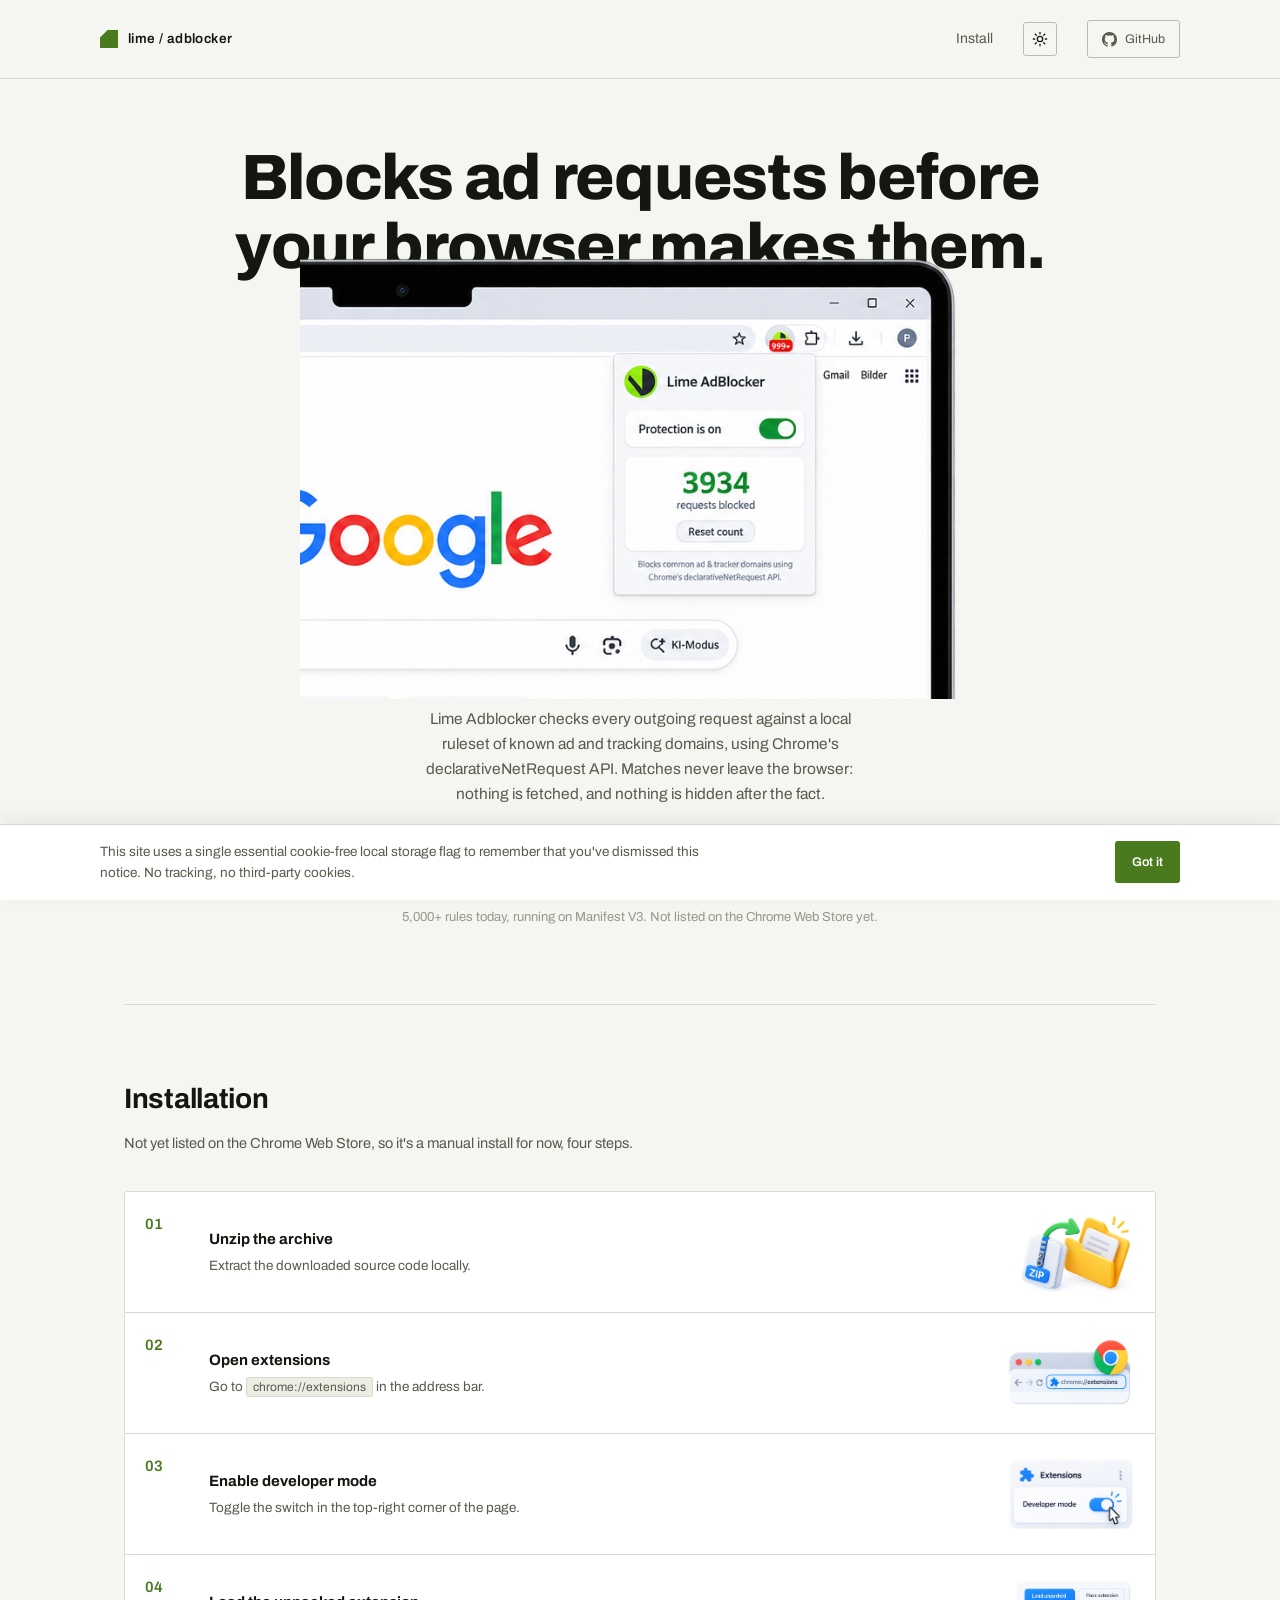
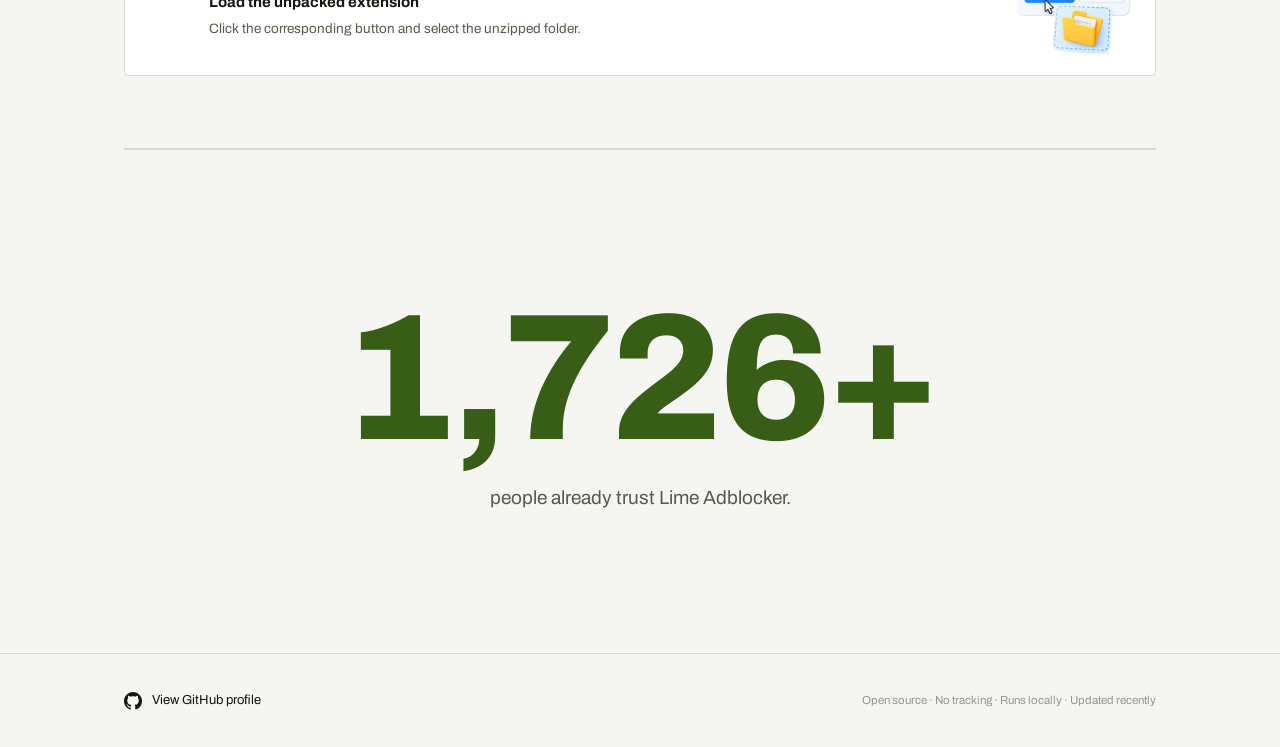
==== index.html @ 465588b8 "Update index.html" ====
<!DOCTYPE html>
<html lang="en">
<head>
<meta charset="UTF-8" />
<script>
  (function(){
    try{
      var saved = localStorage.getItem('lime-theme');
      if(saved === 'dark' || (!saved && window.matchMedia('(prefers-color-scheme: dark)').matches)){
        document.documentElement.setAttribute('data-theme','dark');
      }
    }catch(e){}
  })();
</script>
<meta name="viewport" content="width=device-width, initial-scale=1.0" />
<title>Lime Adblocker — blocks requests before they load</title>
<link rel="icon" href="data:image/svg+xml,%3Csvg xmlns='http://www.w3.org/2000/svg' viewBox='0 0 24 24'%3E%3Crect width='24' height='24' fill='%234a7a1e'/%3E%3Cpath d='M0 0h14L0 14z' fill='%23f5f6f1'/%3E%3C/svg%3E">
<link rel="preconnect" href="https://fonts.googleapis.com">
<link rel="preconnect" href="https://fonts.gstatic.com" crossorigin>
<link href="https://fonts.googleapis.com/css2?family=Archivo:wght@400;500;600;700;800&display=swap" rel="stylesheet">
<style>
  :root{
    --bg:#f5f6f1;
    --surface:#ffffff;
    --surface-alt:#eceee4;
    --ink:#14160f;
    --ink-dim:#565b4c;
    --ink-faint:#93998a;
    --line:#d7dbcd;
    --line-strong:#b7bda8;
    --accent:#4a7a1e;
    --accent-strong:#375d16;
    --accent-soft:#e2ecd3;
    --flag:#a8431f;
    --flag-soft:#f4e3da;
    --font-display:'Archivo',sans-serif;
    --font-mono:'Archivo',sans-serif;
    --radius:3px;
  }
  :root[data-theme="dark"]{
    --bg:#14160f;
    --surface:#1b1e15;
    --surface-alt:#22261a;
    --ink:#f2f3ec;
    --ink-dim:#b6bda7;
    --ink-faint:#7c8468;
    --line:#333a26;
    --line-strong:#48512f;
    --accent:#7cc93e;
    --accent-strong:#96e058;
    --accent-soft:#243019;
    --flag:#e0774a;
    --flag-soft:#3a2419;
  }
  body{transition:background-color .25s ease,color .25s ease;}
  *{box-sizing:border-box;}
  html{scroll-behavior:smooth;}
  body{
    margin:0;
    background:var(--bg);
    color:var(--ink);
    font-family:var(--font-display);
    line-height:1.6;
  }
  a{color:inherit;}
  .wrap{max-width:1080px;margin:0 auto;padding:0 24px;}
  .mono{font-family:var(--font-mono);}

  /* header */
  header{
    background:var(--bg);
    border-bottom:1px solid var(--line);
  }
  header .inner{
    display:flex;align-items:center;justify-content:space-between;
    padding:20px 0;
  }
  .brand{
    display:flex;align-items:center;gap:10px;
    font-family:var(--font-mono);font-weight:600;
    font-size:13.5px;letter-spacing:.03em;
    text-decoration:none;color:var(--ink);
    text-transform:lowercase;
  }
  .brand .mark{
    width:18px;height:18px;background:var(--accent);
    clip-path:polygon(0 0, 100% 0, 100% 100%, 0 100%, 0 42%, 42% 0);
    flex:none;
  }
  nav.links{display:flex;align-items:center;gap:30px;font-size:14px;}
  nav.links a{text-decoration:none;color:var(--ink-dim);}
  nav.links a:hover{color:var(--accent-strong);}
  .gh-btn{
    font-family:var(--font-mono);font-size:12.5px;
    border:1px solid var(--line-strong);border-radius:var(--radius);
    padding:8px 14px;display:flex;align-items:center;gap:8px;
    text-decoration:none;color:var(--ink);
  }
  .gh-btn:hover{border-color:var(--accent);color:var(--accent-strong);}
  .gh-btn svg{width:15px;height:15px;}
  .theme-toggle{
    display:flex;align-items:center;justify-content:center;
    width:34px;height:34px;flex:none;
    border:1px solid var(--line-strong);border-radius:var(--radius);
    background:transparent;color:var(--ink);cursor:pointer;padding:0;
  }
  .theme-toggle:hover{border-color:var(--accent);color:var(--accent-strong);}
  .theme-toggle svg{width:16px;height:16px;}
  .theme-toggle .icon-moon{display:none;}
  [data-theme="dark"] .theme-toggle .icon-sun{display:none;}
  [data-theme="dark"] .theme-toggle .icon-moon{display:block;}

  /* hero */
  .hero{padding:64px 0 76px;}
  .hero-inner{display:flex;flex-direction:column;align-items:center;text-align:center;}
  .hero h1{
    font-size:clamp(38px,6vw,64px);
    font-weight:800;
    line-height:1.08;
    letter-spacing:-.02em;
    margin:0 auto;
    max-width:820px;
  }
  .hero p.lead{color:var(--ink-dim);font-size:15.5px;max-width:460px;margin:0 auto 28px;}
  .cta-row{display:flex;gap:12px;flex-wrap:wrap;justify-content:center;}
  .btn{
    font-family:var(--font-mono);
    font-size:13px;
    font-weight:600;
    padding:13px 20px;
    border-radius:var(--radius);
    text-decoration:none;
    display:inline-block;
    border:1px solid transparent;
    position:relative;
    overflow:hidden;
  }
  .btn.btn-swap{padding:0 20px;}
  .btn-swap .btn-label{
    display:block;
    padding:13px 0;
    transition:transform .38s cubic-bezier(.76,0,.24,1);
  }
  .btn::after{
    content:attr(data-text);
    position:absolute;
    inset:0;
    display:flex;
    align-items:center;
    justify-content:center;
    font-family:var(--font-mono);
    font-size:13px;
    font-weight:600;
    white-space:nowrap;
    transform:translateY(110%);
    transition:transform .38s cubic-bezier(.76,0,.24,1);
    pointer-events:none;
  }
  .btn-swap{white-space:nowrap;min-width:290px;text-align:center;}
  .btn:hover .btn-label{transform:translateY(-110%);}
  .btn:hover::after{transform:translateY(0);}
  .btn-primary{background:var(--accent);color:#fff;}
  .btn-primary:hover{background:var(--accent-strong);}
  .btn-outline{border-color:var(--line-strong);color:var(--ink);}
  .btn-outline:hover{border-color:var(--accent);color:var(--accent-strong);}
  .meta-line{
    margin:24px 0 0;font-size:13px;color:var(--ink-faint);
  }

  /* hero mockup — large centered shot, overlapping the headline's bottom edge */
  .hero-mockup{
    display:flex;justify-content:center;align-items:center;
    width:100%;
    margin:clamp(-36px,-3vw,-18px) 0 8px;
    position:relative;
    z-index:1;
  }
  .hero-mockup img{
    width:100%;
    max-width:680px;
    height:auto;
    object-fit:contain;
    display:block;
  }
  .hero-copy{width:100%;display:flex;flex-direction:column;align-items:center;}

  /* sections */
  section{padding:72px 0;border-top:1px solid var(--line);}
  .section-head{max-width:560px;margin-bottom:36px;}
  .section-head h2{
    font-size:clamp(22px,3vw,28px);font-weight:700;
    margin:0 0 10px;letter-spacing:-.01em;
  }
  .section-head p{color:var(--ink-dim);font-size:14.5px;margin:0;}

  /* trust section — big count-up number */
  #trust{padding:0;}
  .trust-panel{
    min-height:56vh;
    display:flex;flex-direction:column;align-items:center;justify-content:center;
    text-align:center;
    border-top:1px solid var(--line);
    padding:80px 24px;
  }
  .trust-number{
    font-size:clamp(72px,16vw,180px);
    font-weight:800;
    letter-spacing:-.03em;
    line-height:1;
    margin:0;
    color:var(--accent-strong);
    font-variant-numeric:tabular-nums;
  }
  .trust-label{
    margin:14px 0 0;
    font-size:clamp(15px,1.8vw,19px);
    color:var(--ink-dim);
  }

  /* how it works — single connected flow, not a card grid */
  .flow-panel{
    display:flex;align-items:stretch;
    border:1px solid var(--line);border-radius:var(--radius);
    background:var(--surface);overflow:hidden;
  }
  .flow-stage{padding:24px 22px;flex:1;}
  .flow-stage.stage-b{background:var(--surface-alt);}
  .flow-stage p.stage-label{
    margin:0 0 8px;font-weight:600;font-size:15px;
  }
  .flow-stage p.stage-detail{margin:0;color:var(--ink-dim);font-size:13.5px;}
  .flow-arrow{
    display:flex;align-items:center;justify-content:center;
    padding:0 14px;color:var(--ink-faint);font-family:var(--font-mono);font-size:14px;
    border-left:1px solid var(--line);border-right:1px solid var(--line);
    background:var(--surface);
  }
  @media(max-width:780px){
    .flow-panel{flex-direction:column;}
    .flow-arrow{border-left:none;border-top:1px solid var(--line);border-bottom:1px solid var(--line);padding:8px;}
  }

  /* install */
  .install-panel{
    border:1px solid var(--line);border-radius:var(--radius);background:var(--surface);
  }
  ol.install-list{list-style:none;margin:0;padding:0;counter-reset:step;}
  ol.install-list li{
    counter-increment:step;
    display:grid;grid-template-columns:44px 1fr 130px;gap:20px;
    align-items:center;
    padding:20px 20px;border-bottom:1px solid var(--line);
  }
  ol.install-list li:last-child{border-bottom:none;}
  ol.install-list li::before{
    content:counter(step,decimal-leading-zero);
    font-family:var(--font-mono);font-weight:600;font-size:15px;color:var(--accent);
    align-self:start;
  }
  .install-panel h5{margin:0 0 4px;font-size:15px;font-weight:700;}
  .install-panel p{margin:0;color:var(--ink-dim);font-size:13.5px;}
  .install-panel code{
    background:var(--surface-alt);border:1px solid var(--line);
    padding:2px 6px;font-family:var(--font-mono);font-size:12px;border-radius:var(--radius);
  }
  .step-icon{
    width:130px;height:80px;
    display:flex;align-items:center;justify-content:flex-end;
  }
  .step-icon img{
    max-width:100%;max-height:100%;
    object-fit:contain;
    display:block;
  }
  @media(max-width:640px){
    ol.install-list li{grid-template-columns:32px 1fr;}
    .step-icon{display:none;}
  }

  footer{border-top:1px solid var(--line);padding:36px 0;}
  footer .inner{display:flex;justify-content:space-between;align-items:center;flex-wrap:wrap;gap:16px;}
  .gh-link{display:flex;align-items:center;gap:10px;text-decoration:none;color:var(--ink);font-family:var(--font-mono);font-size:13px;}
  .gh-link svg{width:18px;height:18px;}
  .gh-link:hover{color:var(--accent-strong);}
  footer .meta{color:var(--ink-faint);font-family:var(--font-mono);font-size:11.5px;}

  @media (max-width:640px){
    .hero-mockup{margin-top:-16px;}
  }
  @media (max-width:640px){
    nav.links a:not(.gh-btn){display:none;}
    .row{grid-template-columns:1fr 60px;}
    .panel-head-row{grid-template-columns:1fr 60px;}
    .row .domain{display:none;}
    .panel-head-row span:nth-child(2){display:none;}
  }
  /* cookie banner */
  #cookie-banner{
    position:fixed;left:0;right:0;bottom:0;z-index:50;
    background:var(--surface);border-top:1px solid var(--line);
    box-shadow:0 -6px 20px rgba(0,0,0,.06);
  }
  #cookie-banner .inner{
    display:flex;align-items:center;justify-content:space-between;
    gap:20px;flex-wrap:wrap;padding:16px 0;
  }
  #cookie-banner p{
    margin:0;font-size:13.5px;color:var(--ink-dim);max-width:640px;
  }
  #cookie-banner .cookie-actions{display:flex;gap:10px;flex:none;}
  #cookie-banner .btn{padding:10px 16px;font-size:12.5px;}
  #cookie-banner[hidden]{display:none;}
</style>
</head>
<body>

<header>
  <div class="wrap inner">
    <a class="brand" href="#top">
      <span class="mark"></span>
      lime / adblocker
    </a>
    <nav class="links">
      <a href="#install">Install</a>
      <button id="theme-toggle" class="theme-toggle" type="button" aria-label="Toggle dark mode" title="Toggle dark mode">
        <svg class="icon-sun" viewBox="0 0 24 24" fill="none" stroke="currentColor" stroke-width="2" stroke-linecap="round" stroke-linejoin="round"><circle cx="12" cy="12" r="4"></circle><path d="M12 2v2M12 20v2M4.93 4.93l1.41 1.41M17.66 17.66l1.41 1.41M2 12h2M20 12h2M6.34 17.66l-1.41 1.41M19.07 4.93l-1.41 1.41"/></svg>
        <svg class="icon-moon" viewBox="0 0 24 24" fill="currentColor"><path d="M21 12.79A9 9 0 1111.21 3 7 7 0 0021 12.79z"/></svg>
      </button>
      <a class="gh-btn" href="https://github.com/nmmhw4cbc7-commits" target="_blank" rel="noopener">
        <svg viewBox="0 0 16 16" fill="currentColor"><path d="M8 0C3.58 0 0 3.58 0 8c0 3.54 2.29 6.53 5.47 7.59.4.07.55-.17.55-.38 0-.19-.01-.82-.01-1.49-2.01.37-2.53-.49-2.69-.94-.09-.23-.48-.94-.82-1.13-.28-.15-.68-.52-.01-.53.63-.01 1.08.58 1.23.82.72 1.21 1.87.87 2.33.66.07-.52.28-.87.51-1.07-1.78-.2-3.64-.89-3.64-3.95 0-.87.31-1.59.82-2.15-.08-.2-.36-1.02.08-2.12 0 0 .67-.21 2.2.82.64-.18 1.32-.27 2-.27.68 0 1.36.09 2 .27 1.53-1.04 2.2-.82 2.2-.82.44 1.1.16 1.92.08 2.12.51.56.82 1.27.82 2.15 0 3.07-1.87 3.75-3.65 3.95.29.25.54.73.54 1.48 0 1.07-.01 1.93-.01 2.2 0 .21.15.46.55.38A8.013 8.013 0 0016 8c0-4.42-3.58-8-8-8z"/></svg>
        GitHub
      </a>
    </nav>
  </div>
</header>

<main id="top">
  <div class="wrap">
    <section class="hero" style="border-top:none;">
      <div class="hero-inner">
        <h1>Blocks ad requests before your browser makes them.</h1>

        <div class="hero-mockup">
          <img src="limeblocker-mainpage.png" alt="Lime Adblocker running in Chrome" />
        </div>

        <div class="hero-copy">
          <p class="lead">Lime Adblocker checks every outgoing request against a local ruleset of known ad and tracking domains, using Chrome's declarativeNetRequest API. Matches never leave the browser: nothing is fetched, and nothing is hidden after the fact.</p>
          <div class="cta-row">
            <a class="btn btn-primary btn-swap" href="https://github.com/nmmhw4cbc7-commits/adblocker/archive/refs/heads/main.zip" data-text="Download the best Adblocker in the World"><span class="btn-label">Download Adblocker (.zip)</span></a>
            <a class="btn btn-outline" href="https://github.com/nmmhw4cbc7-commits/adblocker" target="_blank" rel="noopener">View repository</a>
          </div>
          <p class="meta-line">5,000+ rules today, running on Manifest V3. Not listed on the Chrome Web Store yet.</p>
        </div>
      </div>
    </section>

    <section id="install">
      <div class="section-head">
        <h2>Installation</h2>
        <p>Not yet listed on the Chrome Web Store, so it's a manual install for now, four steps.</p>
      </div>
      <div class="install-panel">
        <ol class="install-list">
          <li>
            <div><h5>Unzip the archive</h5><p>Extract the downloaded source code locally.</p></div>
            <div class="step-icon">
              <img src="step-unzip.png" alt="Unzip the archive" />
            </div>
          </li>
          <li>
            <div><h5>Open extensions</h5><p>Go to <code>chrome://extensions</code> in the address bar.</p></div>
            <div class="step-icon">
              <img src="step-extensions.png" alt="Open chrome://extensions" />
            </div>
          </li>
          <li>
            <div><h5>Enable developer mode</h5><p>Toggle the switch in the top-right corner of the page.</p></div>
            <div class="step-icon">
              <img src="step-devmode.png" alt="Enable developer mode" />
            </div>
          </li>
          <li>
            <div><h5>Load the unpacked extension</h5><p>Click the corresponding button and select the unzipped folder.</p></div>
            <div class="step-icon">
              <img src="step-loadunpacked.png" alt="Load unpacked extension" />
            </div>
          </li>
        </ol>
      </div>
    </section>

    <section id="trust">
      <div class="trust-panel">
        <p class="trust-number" data-target="2000">0</p>
        <p class="trust-label">people already trust Lime Adblocker.</p>
      </div>
    </section>
  </div>
</main>

<footer>
  <div class="wrap inner">
    <a class="gh-link" href="https://github.com/nmmhw4cbc7-commits" target="_blank" rel="noopener">
      <svg viewBox="0 0 16 16" fill="currentColor"><path d="M8 0C3.58 0 0 3.58 0 8c0 3.54 2.29 6.53 5.47 7.59.4.07.55-.17.55-.38 0-.19-.01-.82-.01-1.49-2.01.37-2.53-.49-2.69-.94-.09-.23-.48-.94-.82-1.13-.28-.15-.68-.52-.01-.53.63-.01 1.08.58 1.23.82.72 1.21 1.87.87 2.33.66.07-.52.28-.87.51-1.07-1.78-.2-3.64-.89-3.64-3.95 0-.87.31-1.59.82-2.15-.08-.2-.36-1.02.08-2.12 0 0 .67-.21 2.2.82.64-.18 1.32-.27 2-.27.68 0 1.36.09 2 .27 1.53-1.04 2.2-.82 2.2-.82.44 1.1.16 1.92.08 2.12.51.56.82 1.27.82 2.15 0 3.07-1.87 3.75-3.65 3.95.29.25.54.73.54 1.48 0 1.07-.01 1.93-.01 2.2 0 .21.15.46.55.38A8.013 8.013 0 0016 8c0-4.42-3.58-8-8-8z"/></svg>
      View GitHub profile
    </a>
    <div class="meta">Open source · No tracking · Runs locally · Updated <span id="last-updated">…</span></div>
  </div>
</footer>

<div id="cookie-banner" hidden>
  <div class="wrap inner">
    <p>This site uses a single essential cookie-free local storage flag to remember that you've dismissed this notice. No tracking, no third-party cookies.</p>
    <div class="cookie-actions">
      <a class="btn btn-primary" href="javascript:void(0)" id="cookie-accept">Got it</a>
    </div>
  </div>
</div>

<script>
  (function(){
    var root = document.documentElement;
    var btn = document.getElementById('theme-toggle');
    if(!btn) return;
    btn.addEventListener('click', function(){
      var isDark = root.getAttribute('data-theme') === 'dark';
      var next = isDark ? 'light' : 'dark';
      if(next === 'dark'){
        root.setAttribute('data-theme','dark');
      }else{
        root.removeAttribute('data-theme');
      }
      try{ localStorage.setItem('lime-theme', next); }catch(e){}
    });
  })();
</script>

<script>
  (function(){
    var el = document.querySelector('.trust-number');
    if(!el) return;
    var target = parseInt(el.dataset.target, 10) || 0;
    var reduceMotion = window.matchMedia('(prefers-reduced-motion: reduce)').matches;

    function render(n){
      el.textContent = n.toLocaleString('en-US') + '+';
    }

    if(reduceMotion){
      render(target);
      return;
    }

    function countUp(){
      var duration = 1100;
      var start = null;
      function step(ts){
        if(start === null) start = ts;
        var progress = Math.min((ts - start) / duration, 1);
        var eased = 1 - Math.pow(1 - progress, 3);
        render(Math.floor(eased * target));
        if(progress < 1) requestAnimationFrame(step);
        else render(target);
      }
      requestAnimationFrame(step);
    }

    var observer = new IntersectionObserver(function(entries){
      entries.forEach(function(entry){
        if(entry.isIntersecting){
          countUp();
          observer.disconnect();
        }
      });
    }, { threshold: 0.5 });
    observer.observe(el);
  })();
  (function(){
    var KEY = 'lime-cookie-notice-dismissed';
    var banner = document.getElementById('cookie-banner');
    if(!banner) return;
    try{
      if(!localStorage.getItem(KEY)){
        banner.hidden = false;
      }
    }catch(e){
      banner.hidden = false;
    }
    var btn = document.getElementById('cookie-accept');
    if(btn){
      btn.addEventListener('click', function(){
        banner.hidden = true;
        try{ localStorage.setItem(KEY, '1'); }catch(e){}
      });
    }
  })();
</script>

<script>
  (function(){
    var el = document.getElementById('last-updated');
    if(!el) return;
    fetch('https://api.github.com/repos/nmmhw4cbc7-commits/adblocker/commits?per_page=1')
      .then(function(res){
        if(!res.ok) throw new Error('GitHub API error');
        return res.json();
      })
      .then(function(data){
        if(!Array.isArray(data) || !data[0]) throw new Error('No commits');
        var date = new Date(data[0].commit.author.date);
        el.textContent = date.toLocaleDateString('en-US', { year:'numeric', month:'short', day:'numeric' });
      })
      .catch(function(){
        el.textContent = 'recently';
      });
  })();
</script>

</body>
</html>
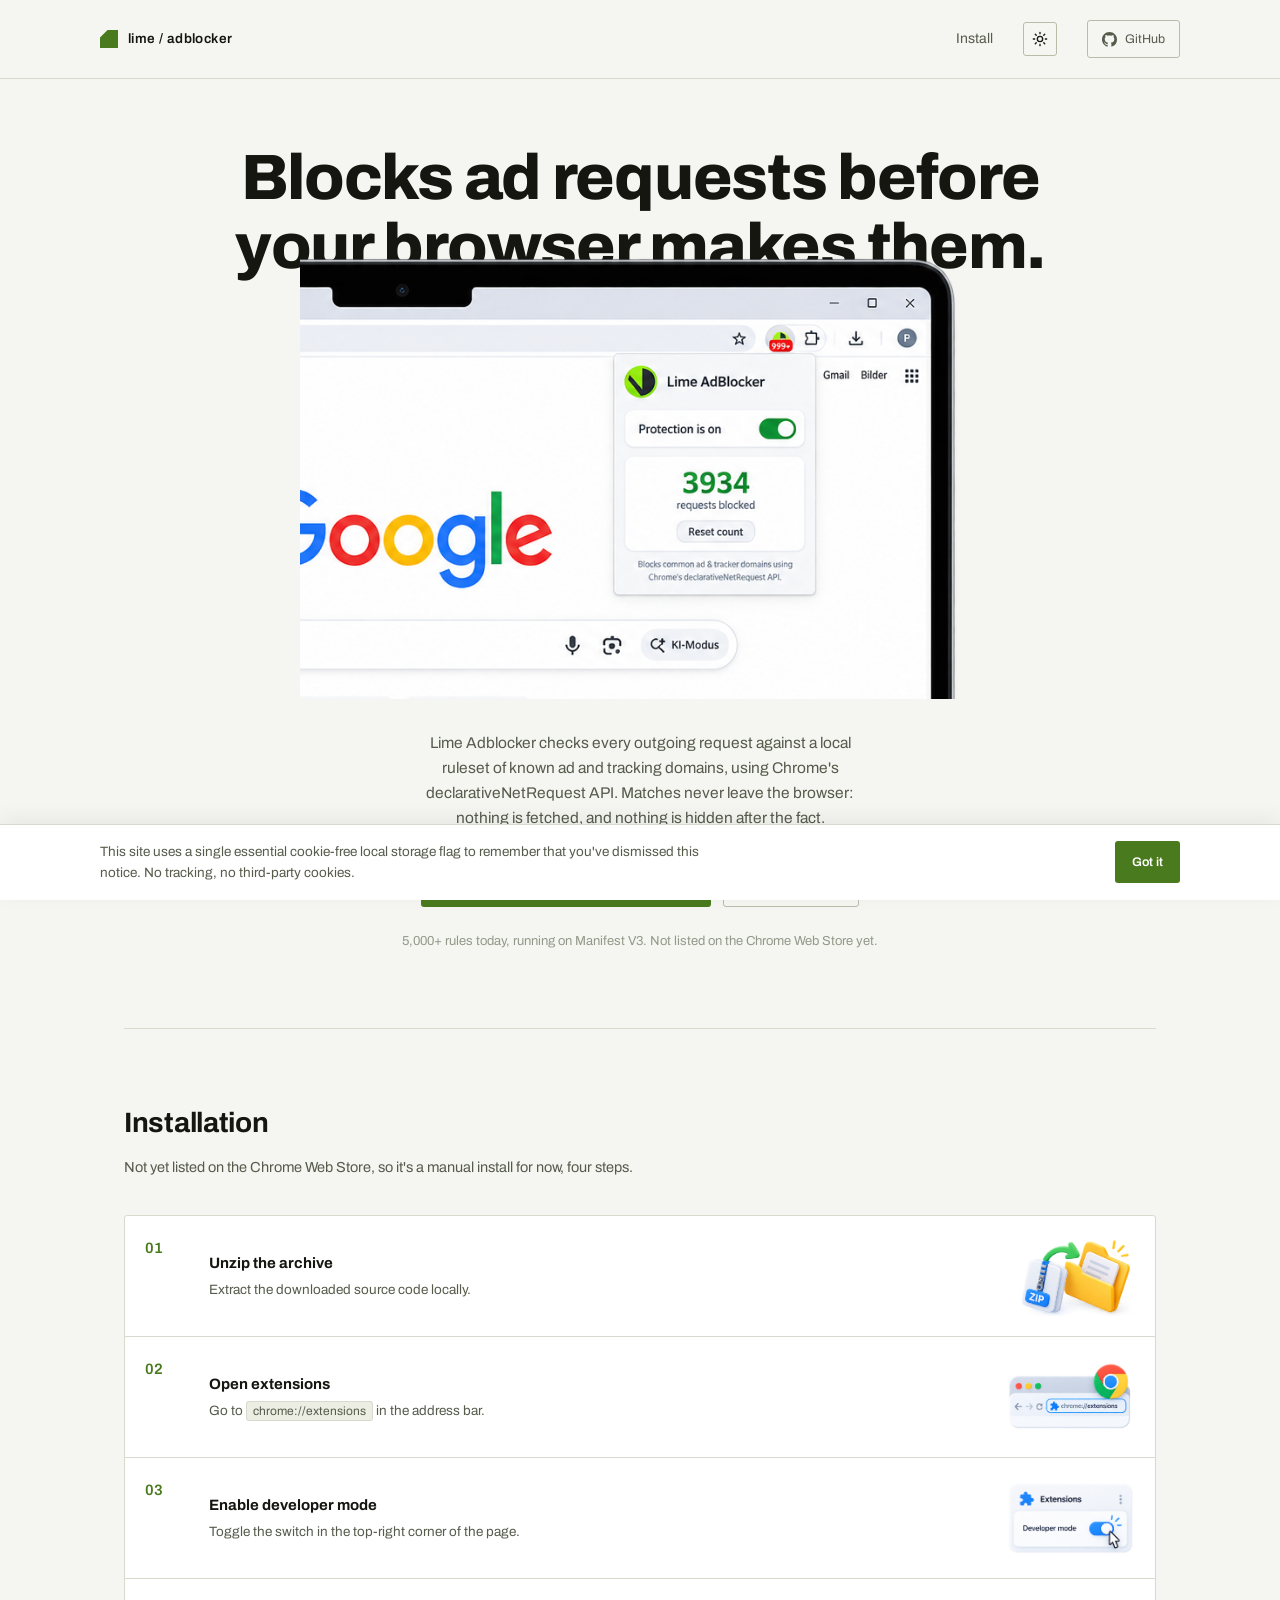
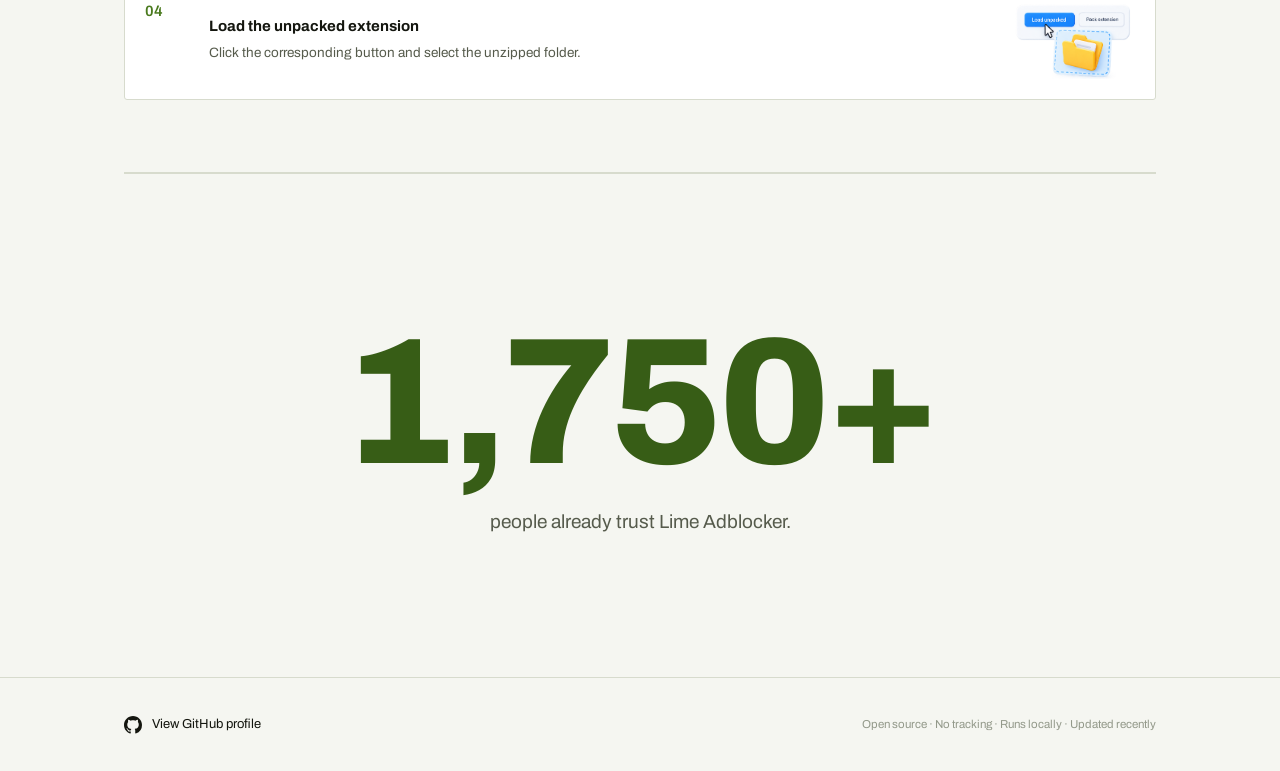
==== commit e4e05d50: "Update index.html" ====
--- a/index.html
+++ b/index.html
@@ -3,14 +3,14 @@
 <head>
 <meta charset="UTF-8" />
 <script>
-  (function(){
-    try{
-      var saved = localStorage.getItem('lime-theme');
-      if(saved === 'dark' || (!saved && window.matchMedia('(prefers-color-scheme: dark)').matches)){
-        document.documentElement.setAttribute('data-theme','dark');
-      }
-    }catch(e){}
-  })();
+(function(){
+try{
+var saved = localStorage.getItem('lime-theme');
+if(saved === 'dark' || (!saved && window.matchMedia('(prefers-color-scheme: dark)').matches)){
+document.documentElement.setAttribute('data-theme','dark');
+}
+}catch(e){}
+})();
 </script>
 <meta name="viewport" content="width=device-width, initial-scale=1.0" />
 <title>Lime Adblocker — blocks requests before they load</title>
@@ -19,503 +19,478 @@
 <link rel="preconnect" href="https://fonts.gstatic.com" crossorigin>
 <link href="https://fonts.googleapis.com/css2?family=Archivo:wght@400;500;600;700;800&display=swap" rel="stylesheet">
 <style>
-  :root{
-    --bg:#f5f6f1;
-    --surface:#ffffff;
-    --surface-alt:#eceee4;
-    --ink:#14160f;
-    --ink-dim:#565b4c;
-    --ink-faint:#93998a;
-    --line:#d7dbcd;
-    --line-strong:#b7bda8;
-    --accent:#4a7a1e;
-    --accent-strong:#375d16;
-    --accent-soft:#e2ecd3;
-    --flag:#a8431f;
-    --flag-soft:#f4e3da;
-    --font-display:'Archivo',sans-serif;
-    --font-mono:'Archivo',sans-serif;
-    --radius:3px;
-  }
-  :root[data-theme="dark"]{
-    --bg:#14160f;
-    --surface:#1b1e15;
-    --surface-alt:#22261a;
-    --ink:#f2f3ec;
-    --ink-dim:#b6bda7;
-    --ink-faint:#7c8468;
-    --line:#333a26;
-    --line-strong:#48512f;
-    --accent:#7cc93e;
-    --accent-strong:#96e058;
-    --accent-soft:#243019;
-    --flag:#e0774a;
-    --flag-soft:#3a2419;
-  }
-  body{transition:background-color .25s ease,color .25s ease;}
-  *{box-sizing:border-box;}
-  html{scroll-behavior:smooth;}
-  body{
-    margin:0;
-    background:var(--bg);
-    color:var(--ink);
-    font-family:var(--font-display);
-    line-height:1.6;
-  }
-  a{color:inherit;}
-  .wrap{max-width:1080px;margin:0 auto;padding:0 24px;}
-  .mono{font-family:var(--font-mono);}
-
-  /* header */
-  header{
-    background:var(--bg);
-    border-bottom:1px solid var(--line);
-  }
-  header .inner{
-    display:flex;align-items:center;justify-content:space-between;
-    padding:20px 0;
-  }
-  .brand{
-    display:flex;align-items:center;gap:10px;
-    font-family:var(--font-mono);font-weight:600;
-    font-size:13.5px;letter-spacing:.03em;
-    text-decoration:none;color:var(--ink);
-    text-transform:lowercase;
-  }
-  .brand .mark{
-    width:18px;height:18px;background:var(--accent);
-    clip-path:polygon(0 0, 100% 0, 100% 100%, 0 100%, 0 42%, 42% 0);
-    flex:none;
-  }
-  nav.links{display:flex;align-items:center;gap:30px;font-size:14px;}
-  nav.links a{text-decoration:none;color:var(--ink-dim);}
-  nav.links a:hover{color:var(--accent-strong);}
-  .gh-btn{
-    font-family:var(--font-mono);font-size:12.5px;
-    border:1px solid var(--line-strong);border-radius:var(--radius);
-    padding:8px 14px;display:flex;align-items:center;gap:8px;
-    text-decoration:none;color:var(--ink);
-  }
-  .gh-btn:hover{border-color:var(--accent);color:var(--accent-strong);}
-  .gh-btn svg{width:15px;height:15px;}
-  .theme-toggle{
-    display:flex;align-items:center;justify-content:center;
-    width:34px;height:34px;flex:none;
-    border:1px solid var(--line-strong);border-radius:var(--radius);
-    background:transparent;color:var(--ink);cursor:pointer;padding:0;
-  }
-  .theme-toggle:hover{border-color:var(--accent);color:var(--accent-strong);}
-  .theme-toggle svg{width:16px;height:16px;}
-  .theme-toggle .icon-moon{display:none;}
-  [data-theme="dark"] .theme-toggle .icon-sun{display:none;}
-  [data-theme="dark"] .theme-toggle .icon-moon{display:block;}
-
-  /* hero */
-  .hero{padding:64px 0 76px;}
-  .hero-inner{display:flex;flex-direction:column;align-items:center;text-align:center;}
-  .hero h1{
-    font-size:clamp(38px,6vw,64px);
-    font-weight:800;
-    line-height:1.08;
-    letter-spacing:-.02em;
-    margin:0 auto;
-    max-width:820px;
-  }
-  .hero p.lead{color:var(--ink-dim);font-size:15.5px;max-width:460px;margin:0 auto 28px;}
-  .cta-row{display:flex;gap:12px;flex-wrap:wrap;justify-content:center;}
-  .btn{
-    font-family:var(--font-mono);
-    font-size:13px;
-    font-weight:600;
-    padding:13px 20px;
-    border-radius:var(--radius);
-    text-decoration:none;
-    display:inline-block;
-    border:1px solid transparent;
-    position:relative;
-    overflow:hidden;
-  }
-  .btn.btn-swap{padding:0 20px;}
-  .btn-swap .btn-label{
-    display:block;
-    padding:13px 0;
-    transition:transform .38s cubic-bezier(.76,0,.24,1);
-  }
-  .btn::after{
-    content:attr(data-text);
-    position:absolute;
-    inset:0;
-    display:flex;
-    align-items:center;
-    justify-content:center;
-    font-family:var(--font-mono);
-    font-size:13px;
-    font-weight:600;
-    white-space:nowrap;
-    transform:translateY(110%);
-    transition:transform .38s cubic-bezier(.76,0,.24,1);
-    pointer-events:none;
-  }
-  .btn-swap{white-space:nowrap;min-width:290px;text-align:center;}
-  .btn:hover .btn-label{transform:translateY(-110%);}
-  .btn:hover::after{transform:translateY(0);}
-  .btn-primary{background:var(--accent);color:#fff;}
-  .btn-primary:hover{background:var(--accent-strong);}
-  .btn-outline{border-color:var(--line-strong);color:var(--ink);}
-  .btn-outline:hover{border-color:var(--accent);color:var(--accent-strong);}
-  .meta-line{
-    margin:24px 0 0;font-size:13px;color:var(--ink-faint);
-  }
-
-  /* hero mockup — large centered shot, overlapping the headline's bottom edge */
-  .hero-mockup{
-    display:flex;justify-content:center;align-items:center;
-    width:100%;
-    margin:clamp(-36px,-3vw,-18px) 0 8px;
-    position:relative;
-    z-index:1;
-  }
-  .hero-mockup img{
-    width:100%;
-    max-width:680px;
-    height:auto;
-    object-fit:contain;
-    display:block;
-  }
-  .hero-copy{width:100%;display:flex;flex-direction:column;align-items:center;}
-
-  /* sections */
-  section{padding:72px 0;border-top:1px solid var(--line);}
-  .section-head{max-width:560px;margin-bottom:36px;}
-  .section-head h2{
-    font-size:clamp(22px,3vw,28px);font-weight:700;
-    margin:0 0 10px;letter-spacing:-.01em;
-  }
-  .section-head p{color:var(--ink-dim);font-size:14.5px;margin:0;}
-
-  /* trust section — big count-up number */
-  #trust{padding:0;}
-  .trust-panel{
-    min-height:56vh;
-    display:flex;flex-direction:column;align-items:center;justify-content:center;
-    text-align:center;
-    border-top:1px solid var(--line);
-    padding:80px 24px;
-  }
-  .trust-number{
-    font-size:clamp(72px,16vw,180px);
-    font-weight:800;
-    letter-spacing:-.03em;
-    line-height:1;
-    margin:0;
-    color:var(--accent-strong);
-    font-variant-numeric:tabular-nums;
-  }
-  .trust-label{
-    margin:14px 0 0;
-    font-size:clamp(15px,1.8vw,19px);
-    color:var(--ink-dim);
-  }
-
-  /* how it works — single connected flow, not a card grid */
-  .flow-panel{
-    display:flex;align-items:stretch;
-    border:1px solid var(--line);border-radius:var(--radius);
-    background:var(--surface);overflow:hidden;
-  }
-  .flow-stage{padding:24px 22px;flex:1;}
-  .flow-stage.stage-b{background:var(--surface-alt);}
-  .flow-stage p.stage-label{
-    margin:0 0 8px;font-weight:600;font-size:15px;
-  }
-  .flow-stage p.stage-detail{margin:0;color:var(--ink-dim);font-size:13.5px;}
-  .flow-arrow{
-    display:flex;align-items:center;justify-content:center;
-    padding:0 14px;color:var(--ink-faint);font-family:var(--font-mono);font-size:14px;
-    border-left:1px solid var(--line);border-right:1px solid var(--line);
-    background:var(--surface);
-  }
-  @media(max-width:780px){
-    .flow-panel{flex-direction:column;}
-    .flow-arrow{border-left:none;border-top:1px solid var(--line);border-bottom:1px solid var(--line);padding:8px;}
-  }
-
-  /* install */
-  .install-panel{
-    border:1px solid var(--line);border-radius:var(--radius);background:var(--surface);
-  }
-  ol.install-list{list-style:none;margin:0;padding:0;counter-reset:step;}
-  ol.install-list li{
-    counter-increment:step;
-    display:grid;grid-template-columns:44px 1fr 130px;gap:20px;
-    align-items:center;
-    padding:20px 20px;border-bottom:1px solid var(--line);
-  }
-  ol.install-list li:last-child{border-bottom:none;}
-  ol.install-list li::before{
-    content:counter(step,decimal-leading-zero);
-    font-family:var(--font-mono);font-weight:600;font-size:15px;color:var(--accent);
-    align-self:start;
-  }
-  .install-panel h5{margin:0 0 4px;font-size:15px;font-weight:700;}
-  .install-panel p{margin:0;color:var(--ink-dim);font-size:13.5px;}
-  .install-panel code{
-    background:var(--surface-alt);border:1px solid var(--line);
-    padding:2px 6px;font-family:var(--font-mono);font-size:12px;border-radius:var(--radius);
-  }
-  .step-icon{
-    width:130px;height:80px;
-    display:flex;align-items:center;justify-content:flex-end;
-  }
-  .step-icon img{
-    max-width:100%;max-height:100%;
-    object-fit:contain;
-    display:block;
-  }
-  @media(max-width:640px){
-    ol.install-list li{grid-template-columns:32px 1fr;}
-    .step-icon{display:none;}
-  }
-
-  footer{border-top:1px solid var(--line);padding:36px 0;}
-  footer .inner{display:flex;justify-content:space-between;align-items:center;flex-wrap:wrap;gap:16px;}
-  .gh-link{display:flex;align-items:center;gap:10px;text-decoration:none;color:var(--ink);font-family:var(--font-mono);font-size:13px;}
-  .gh-link svg{width:18px;height:18px;}
-  .gh-link:hover{color:var(--accent-strong);}
-  footer .meta{color:var(--ink-faint);font-family:var(--font-mono);font-size:11.5px;}
-
-  @media (max-width:640px){
-    .hero-mockup{margin-top:-16px;}
-  }
-  @media (max-width:640px){
-    nav.links a:not(.gh-btn){display:none;}
-    .row{grid-template-columns:1fr 60px;}
-    .panel-head-row{grid-template-columns:1fr 60px;}
-    .row .domain{display:none;}
-    .panel-head-row span:nth-child(2){display:none;}
-  }
-  /* cookie banner */
-  #cookie-banner{
-    position:fixed;left:0;right:0;bottom:0;z-index:50;
-    background:var(--surface);border-top:1px solid var(--line);
-    box-shadow:0 -6px 20px rgba(0,0,0,.06);
-  }
-  #cookie-banner .inner{
-    display:flex;align-items:center;justify-content:space-between;
-    gap:20px;flex-wrap:wrap;padding:16px 0;
-  }
-  #cookie-banner p{
-    margin:0;font-size:13.5px;color:var(--ink-dim);max-width:640px;
-  }
-  #cookie-banner .cookie-actions{display:flex;gap:10px;flex:none;}
-  #cookie-banner .btn{padding:10px 16px;font-size:12.5px;}
-  #cookie-banner[hidden]{display:none;}
+:root{
+--bg:#f5f6f1;
+--surface:#ffffff;
+--surface-alt:#eceee4;
+--ink:#14160f;
+--ink-dim:#565b4c;
+--ink-faint:#93998a;
+--line:#d7dbcd;
+--line-strong:#b7bda8;
+--accent:#4a7a1e;
+--accent-strong:#375d16;
+--accent-soft:#e2ecd3;
+--flag:#a8431f;
+--flag-soft:#f4e3da;
+--font-display:'Archivo',sans-serif;
+--font-mono:'Archivo',sans-serif;
+--radius:3px;
+}
+:root[data-theme="dark"]{
+--bg:#14160f;
+--surface:#1b1e15;
+--surface-alt:#22261a;
+--ink:#f2f3ec;
+--ink-dim:#b6bda7;
+--ink-faint:#7c8468;
+--line:#333a26;
+--line-strong:#48512f;
+--accent:#7cc93e;
+--accent-strong:#96e058;
+--accent-soft:#243019;
+--flag:#e0774a;
+--flag-soft:#3a2419;
+}
+body{transition:background-color .25s ease,color .25s ease;}
+*{box-sizing:border-box;}
+html{scroll-behavior:smooth;}
+body{
+margin:0;
+background:var(--bg);
+color:var(--ink);
+font-family:var(--font-display);
+line-height:1.6;
+}
+a{color:inherit;}
+.wrap{max-width:1080px;margin:0 auto;padding:0 24px;}
+.mono{font-family:var(--font-mono);}
+/* header */
+header{
+background:var(--bg);
+border-bottom:1px solid var(--line);
+}
+header .inner{
+display:flex;align-items:center;justify-content:space-between;
+padding:20px 0;
+}
+.brand{
+display:flex;align-items:center;gap:10px;
+font-family:var(--font-mono);font-weight:600;
+font-size:13.5px;letter-spacing:.03em;
+text-decoration:none;color:var(--ink);
+text-transform:lowercase;
+}
+.brand .mark{
+width:18px;height:18px;background:var(--accent);
+clip-path:polygon(0 0, 100% 0, 100% 100%, 0 100%, 0 42%, 42% 0);
+flex:none;
+}
+nav.links{display:flex;align-items:center;gap:30px;font-size:14px;}
+nav.links a{text-decoration:none;color:var(--ink-dim);}
+nav.links a:hover{color:var(--accent-strong);}
+.gh-btn{
+font-family:var(--font-mono);font-size:12.5px;
+border:1px solid var(--line-strong);border-radius:var(--radius);
+padding:8px 14px;display:flex;align-items:center;gap:8px;
+text-decoration:none;color:var(--ink);
+}
+.gh-btn:hover{border-color:var(--accent);color:var(--accent-strong);}
+.gh-btn svg{width:15px;height:15px;}
+.theme-toggle{
+display:flex;align-items:center;justify-content:center;
+width:34px;height:34px;flex:none;
+border:1px solid var(--line-strong);border-radius:var(--radius);
+background:transparent;color:var(--ink);cursor:pointer;padding:0;
+}
+.theme-toggle:hover{border-color:var(--accent);color:var(--accent-strong);}
+.theme-toggle svg{width:16px;height:16px;}
+.theme-toggle .icon-moon{display:none;}
+[data-theme="dark"] .theme-toggle .icon-sun{display:none;}
+[data-theme="dark"] .theme-toggle .icon-moon{display:block;}
+/* hero */
+.hero{padding:64px 0 76px;}
+.hero-inner{display:flex;flex-direction:column;align-items:center;text-align:center;}
+.hero h1{
+font-size:clamp(38px,6vw,64px);
+font-weight:800;
+line-height:1.08;
+letter-spacing:-.02em;
+margin:0 auto;
+max-width:820px;
+}
+.hero p.lead{color:var(--ink-dim);font-size:15.5px;max-width:460px;margin:0 auto 28px;}
+.cta-row{display:flex;gap:12px;flex-wrap:wrap;justify-content:center;}
+.btn{
+font-family:var(--font-mono);
+font-size:13px;
+font-weight:600;
+padding:13px 20px;
+border-radius:var(--radius);
+text-decoration:none;
+display:inline-block;
+border:1px solid transparent;
+position:relative;
+overflow:hidden;
+}
+.btn.btn-swap{padding:0 20px;}
+.btn-swap .btn-label{
+display:block;
+padding:13px 0;
+transition:transform .38s cubic-bezier(.76,0,.24,1);
+}
+.btn::after{
+content:attr(data-text);
+position:absolute;
+inset:0;
+display:flex;
+align-items:center;
+justify-content:center;
+font-family:var(--font-mono);
+font-size:13px;
+font-weight:600;
+white-space:nowrap;
+transform:translateY(110%);
+transition:transform .38s cubic-bezier(.76,0,.24,1);
+pointer-events:none;
+}
+.btn-swap{white-space:nowrap;min-width:290px;text-align:center;}
+.btn:hover .btn-label{transform:translateY(-110%);}
+.btn:hover::after{transform:translateY(0);}
+.btn-primary{background:var(--accent);color:#fff;}
+.btn-primary:hover{background:var(--accent-strong);}
+.btn-outline{border-color:var(--line-strong);color:var(--ink);}
+.btn-outline:hover{border-color:var(--accent);color:var(--accent-strong);}
+.meta-line{
+margin:24px 0 0;font-size:13px;color:var(--ink-faint);
+}
+/* hero mockup — large centered shot, overlapping the headline's bottom edge */
+.hero-mockup{
+display:flex;justify-content:center;align-items:center;
+width:100%;
+margin:clamp(-36px,-3vw,-18px) 0 32px;
+position:relative;
+z-index:1;
+}
+.hero-mockup img{
+width:100%;
+max-width:680px;
+height:auto;
+object-fit:contain;
+display:block;
+}
+.hero-copy{width:100%;display:flex;flex-direction:column;align-items:center;}
+/* sections */
+section{padding:72px 0;border-top:1px solid var(--line);}
+.section-head{max-width:560px;margin-bottom:36px;}
+.section-head h2{
+font-size:clamp(22px,3vw,28px);font-weight:700;
+margin:0 0 10px;letter-spacing:-.01em;
+}
+.section-head p{color:var(--ink-dim);font-size:14.5px;margin:0;}
+/* trust section — big count-up number */
+#trust{padding:0;}
+.trust-panel{
+min-height:56vh;
+display:flex;flex-direction:column;align-items:center;justify-content:center;
+text-align:center;
+border-top:1px solid var(--line);
+padding:80px 24px;
+}
+.trust-number{
+font-size:clamp(72px,16vw,180px);
+font-weight:800;
+letter-spacing:-.03em;
+line-height:1;
+margin:0;
+color:var(--accent-strong);
+font-variant-numeric:tabular-nums;
+}
+.trust-label{
+margin:14px 0 0;
+font-size:clamp(15px,1.8vw,19px);
+color:var(--ink-dim);
+}
+/* how it works — single connected flow, not a card grid */
+.flow-panel{
+display:flex;align-items:stretch;
+border:1px solid var(--line);border-radius:var(--radius);
+background:var(--surface);overflow:hidden;
+}
+.flow-stage{padding:24px 22px;flex:1;}
+.flow-stage.stage-b{background:var(--surface-alt);}
+.flow-stage p.stage-label{
+margin:0 0 8px;font-weight:600;font-size:15px;
+}
+.flow-stage p.stage-detail{margin:0;color:var(--ink-dim);font-size:13.5px;}
+.flow-arrow{
+display:flex;align-items:center;justify-content:center;
+padding:0 14px;color:var(--ink-faint);font-family:var(--font-mono);font-size:14px;
+border-left:1px solid var(--line);border-right:1px solid var(--line);
+background:var(--surface);
+}
+@media(max-width:780px){
+.flow-panel{flex-direction:column;}
+.flow-arrow{border-left:none;border-top:1px solid var(--line);border-bottom:1px solid var(--line);padding:8px;}
+}
+/* install */
+.install-panel{
+border:1px solid var(--line);border-radius:var(--radius);background:var(--surface);
+}
+ol.install-list{list-style:none;margin:0;padding:0;counter-reset:step;}
+ol.install-list li{
+counter-increment:step;
+display:grid;grid-template-columns:44px 1fr 130px;gap:20px;
+align-items:center;
+padding:20px 20px;border-bottom:1px solid var(--line);
+}
+ol.install-list li:last-child{border-bottom:none;}
+ol.install-list li::before{
+content:counter(step,decimal-leading-zero);
+font-family:var(--font-mono);font-weight:600;font-size:15px;color:var(--accent);
+align-self:start;
+}
+.install-panel h5{margin:0 0 4px;font-size:15px;font-weight:700;}
+.install-panel p{margin:0;color:var(--ink-dim);font-size:13.5px;}
+.install-panel code{
+background:var(--surface-alt);border:1px solid var(--line);
+padding:2px 6px;font-family:var(--font-mono);font-size:12px;border-radius:var(--radius);
+}
+.step-icon{
+width:130px;height:80px;
+display:flex;align-items:center;justify-content:flex-end;
+}
+.step-icon img{
+max-width:100%;max-height:100%;
+object-fit:contain;
+display:block;
+}
+@media(max-width:640px){
+ol.install-list li{grid-template-columns:32px 1fr;}
+.step-icon{display:none;}
+}
+footer{border-top:1px solid var(--line);padding:36px 0;}
+footer .inner{display:flex;justify-content:space-between;align-items:center;flex-wrap:wrap;gap:16px;}
+.gh-link{display:flex;align-items:center;gap:10px;text-decoration:none;color:var(--ink);font-family:var(--font-mono);font-size:13px;}
+.gh-link svg{width:18px;height:18px;}
+.gh-link:hover{color:var(--accent-strong);}
+footer .meta{color:var(--ink-faint);font-family:var(--font-mono);font-size:11.5px;}
+@media (max-width:640px){
+.hero-mockup{margin-top:-16px;}
+}
+@media (max-width:640px){
+nav.links a:not(.gh-btn){display:none;}
+.row{grid-template-columns:1fr 60px;}
+.panel-head-row{grid-template-columns:1fr 60px;}
+.row .domain{display:none;}
+.panel-head-row span:nth-child(2){display:none;}
+}
+/* cookie banner */
+#cookie-banner{
+position:fixed;left:0;right:0;bottom:0;z-index:50;
+background:var(--surface);border-top:1px solid var(--line);
+box-shadow:0 -6px 20px rgba(0,0,0,.06);
+}
+#cookie-banner .inner{
+display:flex;align-items:center;justify-content:space-between;
+gap:20px;flex-wrap:wrap;padding:16px 0;
+}
+#cookie-banner p{
+margin:0;font-size:13.5px;color:var(--ink-dim);max-width:640px;
+}
+#cookie-banner .cookie-actions{display:flex;gap:10px;flex:none;}
+#cookie-banner .btn{padding:10px 16px;font-size:12.5px;}
+#cookie-banner[hidden]{display:none;}
 </style>
 </head>
 <body>
-
 <header>
-  <div class="wrap inner">
-    <a class="brand" href="#top">
-      <span class="mark"></span>
-      lime / adblocker
-    </a>
-    <nav class="links">
-      <a href="#install">Install</a>
-      <button id="theme-toggle" class="theme-toggle" type="button" aria-label="Toggle dark mode" title="Toggle dark mode">
-        <svg class="icon-sun" viewBox="0 0 24 24" fill="none" stroke="currentColor" stroke-width="2" stroke-linecap="round" stroke-linejoin="round"><circle cx="12" cy="12" r="4"></circle><path d="M12 2v2M12 20v2M4.93 4.93l1.41 1.41M17.66 17.66l1.41 1.41M2 12h2M20 12h2M6.34 17.66l-1.41 1.41M19.07 4.93l-1.41 1.41"/></svg>
-        <svg class="icon-moon" viewBox="0 0 24 24" fill="currentColor"><path d="M21 12.79A9 9 0 1111.21 3 7 7 0 0021 12.79z"/></svg>
-      </button>
-      <a class="gh-btn" href="https://github.com/nmmhw4cbc7-commits" target="_blank" rel="noopener">
-        <svg viewBox="0 0 16 16" fill="currentColor"><path d="M8 0C3.58 0 0 3.58 0 8c0 3.54 2.29 6.53 5.47 7.59.4.07.55-.17.55-.38 0-.19-.01-.82-.01-1.49-2.01.37-2.53-.49-2.69-.94-.09-.23-.48-.94-.82-1.13-.28-.15-.68-.52-.01-.53.63-.01 1.08.58 1.23.82.72 1.21 1.87.87 2.33.66.07-.52.28-.87.51-1.07-1.78-.2-3.64-.89-3.64-3.95 0-.87.31-1.59.82-2.15-.08-.2-.36-1.02.08-2.12 0 0 .67-.21 2.2.82.64-.18 1.32-.27 2-.27.68 0 1.36.09 2 .27 1.53-1.04 2.2-.82 2.2-.82.44 1.1.16 1.92.08 2.12.51.56.82 1.27.82 2.15 0 3.07-1.87 3.75-3.65 3.95.29.25.54.73.54 1.48 0 1.07-.01 1.93-.01 2.2 0 .21.15.46.55.38A8.013 8.013 0 0016 8c0-4.42-3.58-8-8-8z"/></svg>
-        GitHub
-      </a>
-    </nav>
-  </div>
+<div class="wrap inner">
+<a class="brand" href="#top">
+<span class="mark"></span>
+lime / adblocker
+</a>
+<nav class="links">
+<a href="#install">Install</a>
+<button id="theme-toggle" class="theme-toggle" type="button" aria-label="Toggle dark mode" title="Toggle dark mode">
+<svg class="icon-sun" viewBox="0 0 24 24" fill="none" stroke="currentColor" stroke-width="2" stroke-linecap="round" stroke-linejoin="round"><circle cx="12" cy="12" r="4"></circle><path d="M12 2v2M12 20v2M4.93 4.93l1.41 1.41M17.66 17.66l1.41 1.41M2 12h2M20 12h2M6.34 17.66l-1.41 1.41M19.07 4.93l-1.41 1.41"/></svg>
+<svg class="icon-moon" viewBox="0 0 24 24" fill="currentColor"><path d="M21 12.79A9 9 0 1111.21 3 7 7 0 0021 12.79z"/></svg>
+</button>
+<a class="gh-btn" href="https://github.com/nmmhw4cbc7-commits" target="_blank" rel="noopener">
+<svg viewBox="0 0 16 16" fill="currentColor"><path d="M8 0C3.58 0 0 3.58 0 8c0 3.54 2.29 6.53 5.47 7.59.4.07.55-.17.55-.38 0-.19-.01-.82-.01-1.49-2.01.37-2.53-.49-2.69-.94-.09-.23-.48-.94-.82-1.13-.28-.15-.68-.52-.01-.53.63-.01 1.08.58 1.23.82.72 1.21 1.87.87 2.33.66.07-.52.28-.87.51-1.07-1.78-.2-3.64-.89-3.64-3.95 0-.87.31-1.59.82-2.15-.08-.2-.36-1.02.08-2.12 0 0 .67-.21 2.2.82.64-.18 1.32-.27 2-.27.68 0 1.36.09 2 .27 1.53-1.04 2.2-.82 2.2-.82.44 1.1.16 1.92.08 2.12.51.56.82 1.27.82 2.15 0 3.07-1.87 3.75-3.65 3.95.29.25.54.73.54 1.48 0 1.07-.01 1.93-.01 2.2 0 .21.15.46.55.38A8.013 8.013 0 0016 8c0-4.42-3.58-8-8-8z"/></svg>
+GitHub
+</a>
+</nav>
+</div>
 </header>
-
 <main id="top">
-  <div class="wrap">
-    <section class="hero" style="border-top:none;">
-      <div class="hero-inner">
-        <h1>Blocks ad requests before your browser makes them.</h1>
-
-        <div class="hero-mockup">
-          <img src="limeblocker-mainpage.png" alt="Lime Adblocker running in Chrome" />
-        </div>
-
-        <div class="hero-copy">
-          <p class="lead">Lime Adblocker checks every outgoing request against a local ruleset of known ad and tracking domains, using Chrome's declarativeNetRequest API. Matches never leave the browser: nothing is fetched, and nothing is hidden after the fact.</p>
-          <div class="cta-row">
-            <a class="btn btn-primary btn-swap" href="https://github.com/nmmhw4cbc7-commits/adblocker/archive/refs/heads/main.zip" data-text="Download the best Adblocker in the World"><span class="btn-label">Download Adblocker (.zip)</span></a>
-            <a class="btn btn-outline" href="https://github.com/nmmhw4cbc7-commits/adblocker" target="_blank" rel="noopener">View repository</a>
-          </div>
-          <p class="meta-line">5,000+ rules today, running on Manifest V3. Not listed on the Chrome Web Store yet.</p>
-        </div>
-      </div>
-    </section>
-
-    <section id="install">
-      <div class="section-head">
-        <h2>Installation</h2>
-        <p>Not yet listed on the Chrome Web Store, so it's a manual install for now, four steps.</p>
-      </div>
-      <div class="install-panel">
-        <ol class="install-list">
-          <li>
-            <div><h5>Unzip the archive</h5><p>Extract the downloaded source code locally.</p></div>
-            <div class="step-icon">
-              <img src="step-unzip.png" alt="Unzip the archive" />
-            </div>
-          </li>
-          <li>
-            <div><h5>Open extensions</h5><p>Go to <code>chrome://extensions</code> in the address bar.</p></div>
-            <div class="step-icon">
-              <img src="step-extensions.png" alt="Open chrome://extensions" />
-            </div>
-          </li>
-          <li>
-            <div><h5>Enable developer mode</h5><p>Toggle the switch in the top-right corner of the page.</p></div>
-            <div class="step-icon">
-              <img src="step-devmode.png" alt="Enable developer mode" />
-            </div>
-          </li>
-          <li>
-            <div><h5>Load the unpacked extension</h5><p>Click the corresponding button and select the unzipped folder.</p></div>
-            <div class="step-icon">
-              <img src="step-loadunpacked.png" alt="Load unpacked extension" />
-            </div>
-          </li>
-        </ol>
-      </div>
-    </section>
-
-    <section id="trust">
-      <div class="trust-panel">
-        <p class="trust-number" data-target="2000">0</p>
-        <p class="trust-label">people already trust Lime Adblocker.</p>
-      </div>
-    </section>
-  </div>
+<div class="wrap">
+<section class="hero" style="border-top:none;">
+<div class="hero-inner">
+<h1>Blocks ad requests before your browser makes them.</h1>
+<div class="hero-mockup">
+<img src="limeblocker-mainpage.png" alt="Lime Adblocker running in Chrome" />
+</div>
+<div class="hero-copy">
+<p class="lead">Lime Adblocker checks every outgoing request against a local ruleset of known ad and tracking domains, using Chrome's declarativeNetRequest API. Matches never leave the browser: nothing is fetched, and nothing is hidden after the fact.</p>
+<div class="cta-row">
+<a class="btn btn-primary btn-swap" href="https://github.com/nmmhw4cbc7-commits/adblocker/archive/refs/heads/main.zip" data-text="Download the best Adblocker in the World"><span class="btn-label">Download Adblocker (.zip)</span></a>
+<a class="btn btn-outline" href="https://github.com/nmmhw4cbc7-commits/adblocker" target="_blank" rel="noopener">View repository</a>
+</div>
+<p class="meta-line">5,000+ rules today, running on Manifest V3. Not listed on the Chrome Web Store yet.</p>
+</div>
+</div>
+</section>
+<section id="install">
+<div class="section-head">
+<h2>Installation</h2>
+<p>Not yet listed on the Chrome Web Store, so it's a manual install for now, four steps.</p>
+</div>
+<div class="install-panel">
+<ol class="install-list">
+<li>
+<div><h5>Unzip the archive</h5><p>Extract the downloaded source code locally.</p></div>
+<div class="step-icon">
+<img src="step-unzip.png" alt="Unzip the archive" />
+</div>
+</li>
+<li>
+<div><h5>Open extensions</h5><p>Go to <code>chrome://extensions</code> in the address bar.</p></div>
+<div class="step-icon">
+<img src="step-extensions.png" alt="Open chrome://extensions" />
+</div>
+</li>
+<li>
+<div><h5>Enable developer mode</h5><p>Toggle the switch in the top-right corner of the page.</p></div>
+<div class="step-icon">
+<img src="step-devmode.png" alt="Enable developer mode" />
+</div>
+</li>
+<li>
+<div><h5>Load the unpacked extension</h5><p>Click the corresponding button and select the unzipped folder.</p></div>
+<div class="step-icon">
+<img src="step-loadunpacked.png" alt="Load unpacked extension" />
+</div>
+</li>
+</ol>
+</div>
+</section>
+<section id="trust">
+<div class="trust-panel">
+<p class="trust-number" data-target="2000">0</p>
+<p class="trust-label">people already trust Lime Adblocker.</p>
+</div>
+</section>
+</div>
 </main>
-
 <footer>
-  <div class="wrap inner">
-    <a class="gh-link" href="https://github.com/nmmhw4cbc7-commits" target="_blank" rel="noopener">
-      <svg viewBox="0 0 16 16" fill="currentColor"><path d="M8 0C3.58 0 0 3.58 0 8c0 3.54 2.29 6.53 5.47 7.59.4.07.55-.17.55-.38 0-.19-.01-.82-.01-1.49-2.01.37-2.53-.49-2.69-.94-.09-.23-.48-.94-.82-1.13-.28-.15-.68-.52-.01-.53.63-.01 1.08.58 1.23.82.72 1.21 1.87.87 2.33.66.07-.52.28-.87.51-1.07-1.78-.2-3.64-.89-3.64-3.95 0-.87.31-1.59.82-2.15-.08-.2-.36-1.02.08-2.12 0 0 .67-.21 2.2.82.64-.18 1.32-.27 2-.27.68 0 1.36.09 2 .27 1.53-1.04 2.2-.82 2.2-.82.44 1.1.16 1.92.08 2.12.51.56.82 1.27.82 2.15 0 3.07-1.87 3.75-3.65 3.95.29.25.54.73.54 1.48 0 1.07-.01 1.93-.01 2.2 0 .21.15.46.55.38A8.013 8.013 0 0016 8c0-4.42-3.58-8-8-8z"/></svg>
-      View GitHub profile
-    </a>
-    <div class="meta">Open source · No tracking · Runs locally · Updated <span id="last-updated">…</span></div>
-  </div>
+<div class="wrap inner">
+<a class="gh-link" href="https://github.com/nmmhw4cbc7-commits" target="_blank" rel="noopener">
+<svg viewBox="0 0 16 16" fill="currentColor"><path d="M8 0C3.58 0 0 3.58 0 8c0 3.54 2.29 6.53 5.47 7.59.4.07.55-.17.55-.38 0-.19-.01-.82-.01-1.49-2.01.37-2.53-.49-2.69-.94-.09-.23-.48-.94-.82-1.13-.28-.15-.68-.52-.01-.53.63-.01 1.08.58 1.23.82.72 1.21 1.87.87 2.33.66.07-.52.28-.87.51-1.07-1.78-.2-3.64-.89-3.64-3.95 0-.87.31-1.59.82-2.15-.08-.2-.36-1.02.08-2.12 0 0 .67-.21 2.2.82.64-.18 1.32-.27 2-.27.68 0 1.36.09 2 .27 1.53-1.04 2.2-.82 2.2-.82.44 1.1.16 1.92.08 2.12.51.56.82 1.27.82 2.15 0 3.07-1.87 3.75-3.65 3.95.29.25.54.73.54 1.48 0 1.07-.01 1.93-.01 2.2 0 .21.15.46.55.38A8.013 8.013 0 0016 8c0-4.42-3.58-8-8-8z"/></svg>
+View GitHub profile
+</a>
+<div class="meta">Open source · No tracking · Runs locally · Updated <span id="last-updated">…</span></div>
+</div>
 </footer>
-
 <div id="cookie-banner" hidden>
-  <div class="wrap inner">
-    <p>This site uses a single essential cookie-free local storage flag to remember that you've dismissed this notice. No tracking, no third-party cookies.</p>
-    <div class="cookie-actions">
-      <a class="btn btn-primary" href="javascript:void(0)" id="cookie-accept">Got it</a>
-    </div>
-  </div>
-</div>
-
+<div class="wrap inner">
+<p>This site uses a single essential cookie-free local storage flag to remember that you've dismissed this notice. No tracking, no third-party cookies.</p>
+<div class="cookie-actions">
+<a class="btn btn-primary" href="javascript:void(0)" id="cookie-accept">Got it</a>
+</div>
+</div>
+</div>
 <script>
-  (function(){
-    var root = document.documentElement;
-    var btn = document.getElementById('theme-toggle');
-    if(!btn) return;
-    btn.addEventListener('click', function(){
-      var isDark = root.getAttribute('data-theme') === 'dark';
-      var next = isDark ? 'light' : 'dark';
-      if(next === 'dark'){
-        root.setAttribute('data-theme','dark');
-      }else{
-        root.removeAttribute('data-theme');
-      }
-      try{ localStorage.setItem('lime-theme', next); }catch(e){}
-    });
-  })();
+(function(){
+var root = document.documentElement;
+var btn = document.getElementById('theme-toggle');
+if(!btn) return;
+btn.addEventListener('click', function(){
+var isDark = root.getAttribute('data-theme') === 'dark';
+var next = isDark ? 'light' : 'dark';
+if(next === 'dark'){
+root.setAttribute('data-theme','dark');
+}else{
+root.removeAttribute('data-theme');
+}
+try{ localStorage.setItem('lime-theme', next); }catch(e){}
+});
+})();
 </script>
-
 <script>
-  (function(){
-    var el = document.querySelector('.trust-number');
-    if(!el) return;
-    var target = parseInt(el.dataset.target, 10) || 0;
-    var reduceMotion = window.matchMedia('(prefers-reduced-motion: reduce)').matches;
-
-    function render(n){
-      el.textContent = n.toLocaleString('en-US') + '+';
-    }
-
-    if(reduceMotion){
-      render(target);
-      return;
-    }
-
-    function countUp(){
-      var duration = 1100;
-      var start = null;
-      function step(ts){
-        if(start === null) start = ts;
-        var progress = Math.min((ts - start) / duration, 1);
-        var eased = 1 - Math.pow(1 - progress, 3);
-        render(Math.floor(eased * target));
-        if(progress < 1) requestAnimationFrame(step);
-        else render(target);
-      }
-      requestAnimationFrame(step);
-    }
-
-    var observer = new IntersectionObserver(function(entries){
-      entries.forEach(function(entry){
-        if(entry.isIntersecting){
-          countUp();
-          observer.disconnect();
-        }
-      });
-    }, { threshold: 0.5 });
-    observer.observe(el);
-  })();
-  (function(){
-    var KEY = 'lime-cookie-notice-dismissed';
-    var banner = document.getElementById('cookie-banner');
-    if(!banner) return;
-    try{
-      if(!localStorage.getItem(KEY)){
-        banner.hidden = false;
-      }
-    }catch(e){
-      banner.hidden = false;
-    }
-    var btn = document.getElementById('cookie-accept');
-    if(btn){
-      btn.addEventListener('click', function(){
-        banner.hidden = true;
-        try{ localStorage.setItem(KEY, '1'); }catch(e){}
-      });
-    }
-  })();
+(function(){
+var el = document.querySelector('.trust-number');
+if(!el) return;
+var target = parseInt(el.dataset.target, 10) || 0;
+var reduceMotion = window.matchMedia('(prefers-reduced-motion: reduce)').matches;
+function render(n){
+el.textContent = n.toLocaleString('en-US') + '+';
+}
+if(reduceMotion){
+render(target);
+return;
+}
+function countUp(){
+var duration = 1100;
+var start = null;
+function step(ts){
+if(start === null) start = ts;
+var progress = Math.min((ts - start) / duration, 1);
+var eased = 1 - Math.pow(1 - progress, 3);
+render(Math.floor(eased * target));
+if(progress < 1) requestAnimationFrame(step);
+else render(target);
+}
+requestAnimationFrame(step);
+}
+var observer = new IntersectionObserver(function(entries){
+entries.forEach(function(entry){
+if(entry.isIntersecting){
+countUp();
+observer.disconnect();
+}
+});
+}, { threshold: 0.5 });
+observer.observe(el);
+})();
+(function(){
+var KEY = 'lime-cookie-notice-dismissed';
+var banner = document.getElementById('cookie-banner');
+if(!banner) return;
+try{
+if(!localStorage.getItem(KEY)){
+banner.hidden = false;
+}
+}catch(e){
+banner.hidden = false;
+}
+var btn = document.getElementById('cookie-accept');
+if(btn){
+btn.addEventListener('click', function(){
+banner.hidden = true;
+try{ localStorage.setItem(KEY, '1'); }catch(e){}
+});
+}
+})();
 </script>
-
 <script>
-  (function(){
-    var el = document.getElementById('last-updated');
-    if(!el) return;
-    fetch('https://api.github.com/repos/nmmhw4cbc7-commits/adblocker/commits?per_page=1')
-      .then(function(res){
-        if(!res.ok) throw new Error('GitHub API error');
-        return res.json();
-      })
-      .then(function(data){
-        if(!Array.isArray(data) || !data[0]) throw new Error('No commits');
-        var date = new Date(data[0].commit.author.date);
-        el.textContent = date.toLocaleDateString('en-US', { year:'numeric', month:'short', day:'numeric' });
-      })
-      .catch(function(){
-        el.textContent = 'recently';
-      });
-  })();
+(function(){
+var el = document.getElementById('last-updated');
+if(!el) return;
+fetch('https://api.github.com/repos/nmmhw4cbc7-commits/adblocker/commits?per_page=1')
+.then(function(res){
+if(!res.ok) throw new Error('GitHub API error');
+return res.json();
+})
+.then(function(data){
+if(!Array.isArray(data) || !data[0]) throw new Error('No commits');
+var date = new Date(data[0].commit.author.date);
+el.textContent = date.toLocaleDateString('en-US', { year:'numeric', month:'short', day:'numeric' });
+})
+.catch(function(){
+el.textContent = 'recently';
+});
+})();
 </script>
-
 </body>
 </html>
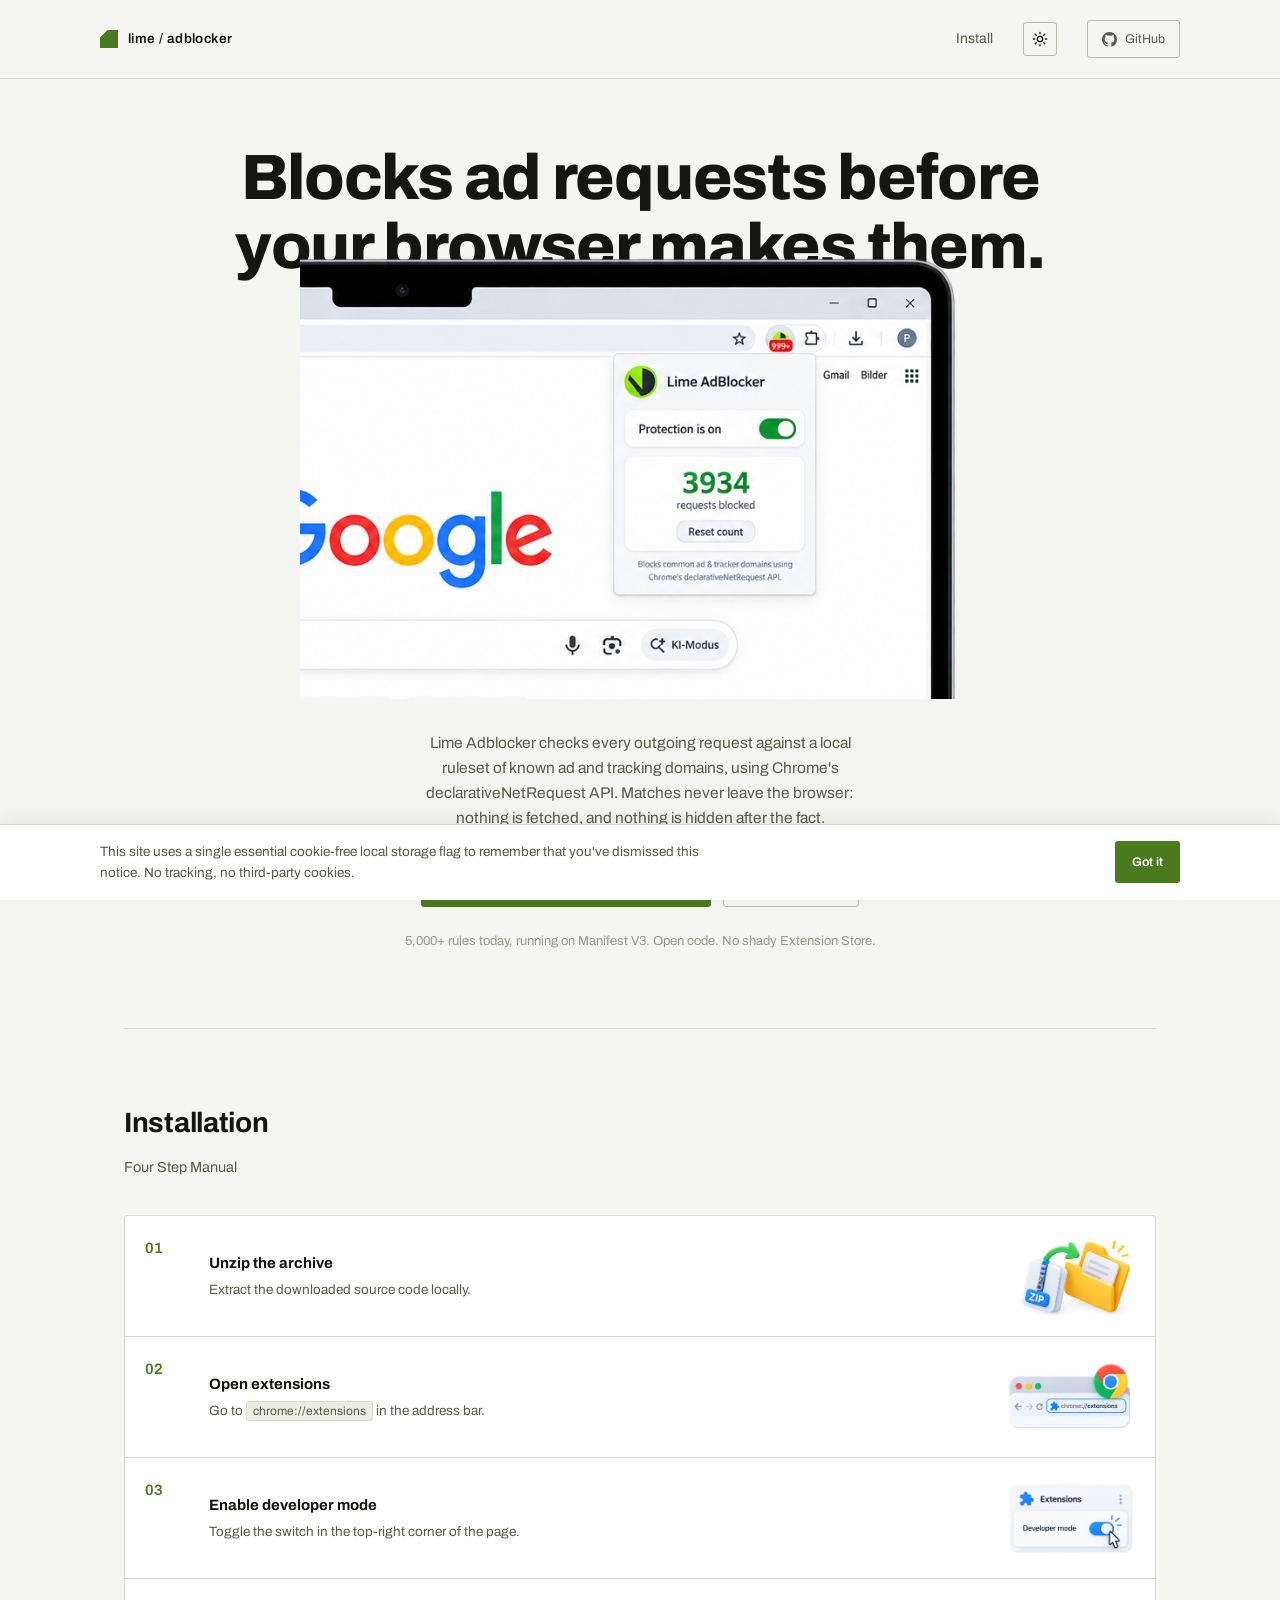
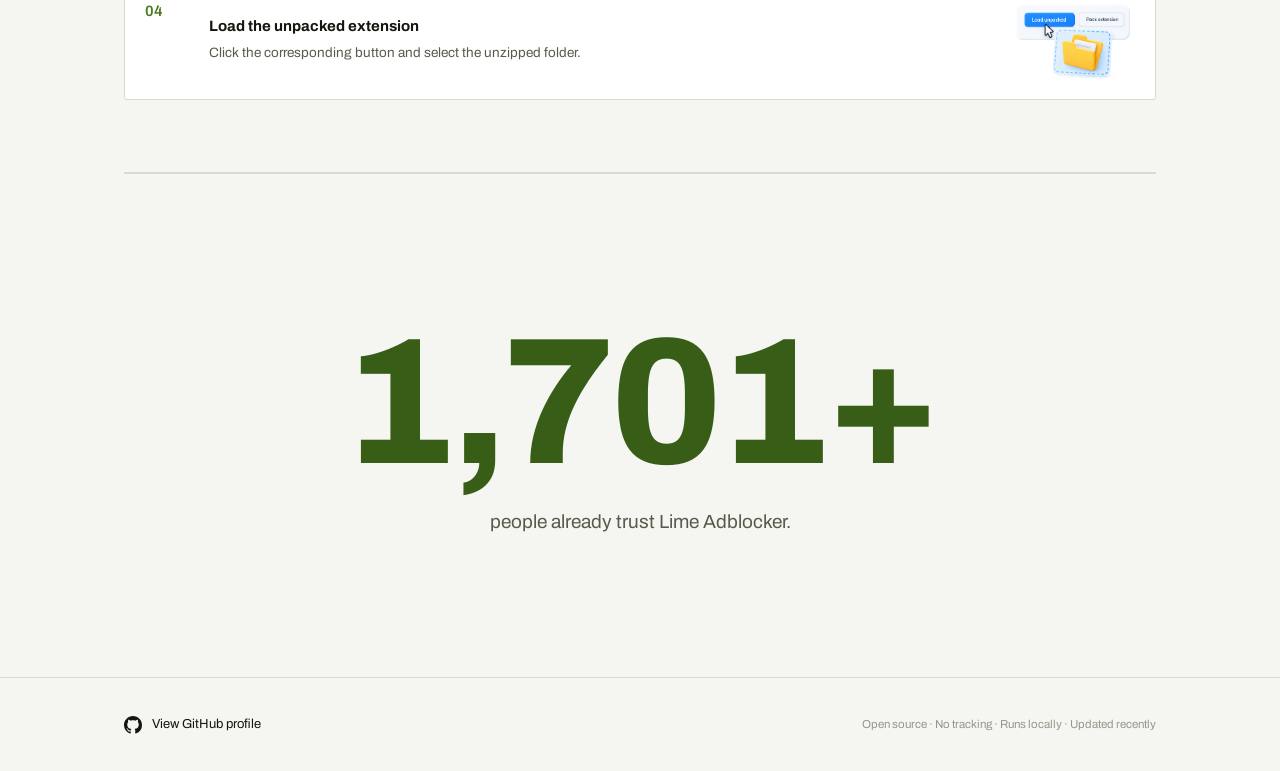
==== commit ceebf100: "slogan changed" ====
--- a/index.html
+++ b/index.html
@@ -337,14 +337,14 @@
 <a class="btn btn-primary btn-swap" href="https://github.com/nmmhw4cbc7-commits/adblocker/archive/refs/heads/main.zip" data-text="Download the best Adblocker in the World"><span class="btn-label">Download Adblocker (.zip)</span></a>
 <a class="btn btn-outline" href="https://github.com/nmmhw4cbc7-commits/adblocker" target="_blank" rel="noopener">View repository</a>
 </div>
-<p class="meta-line">5,000+ rules today, running on Manifest V3. Not listed on the Chrome Web Store yet.</p>
+<p class="meta-line">5,000+ rules today, running on Manifest V3. Open code. No shady Extension Store.</p>
 </div>
 </div>
 </section>
 <section id="install">
 <div class="section-head">
 <h2>Installation</h2>
-<p>Not yet listed on the Chrome Web Store, so it's a manual install for now, four steps.</p>
+<p> Four Step Manual</p>
 </div>
 <div class="install-panel">
 <ol class="install-list">
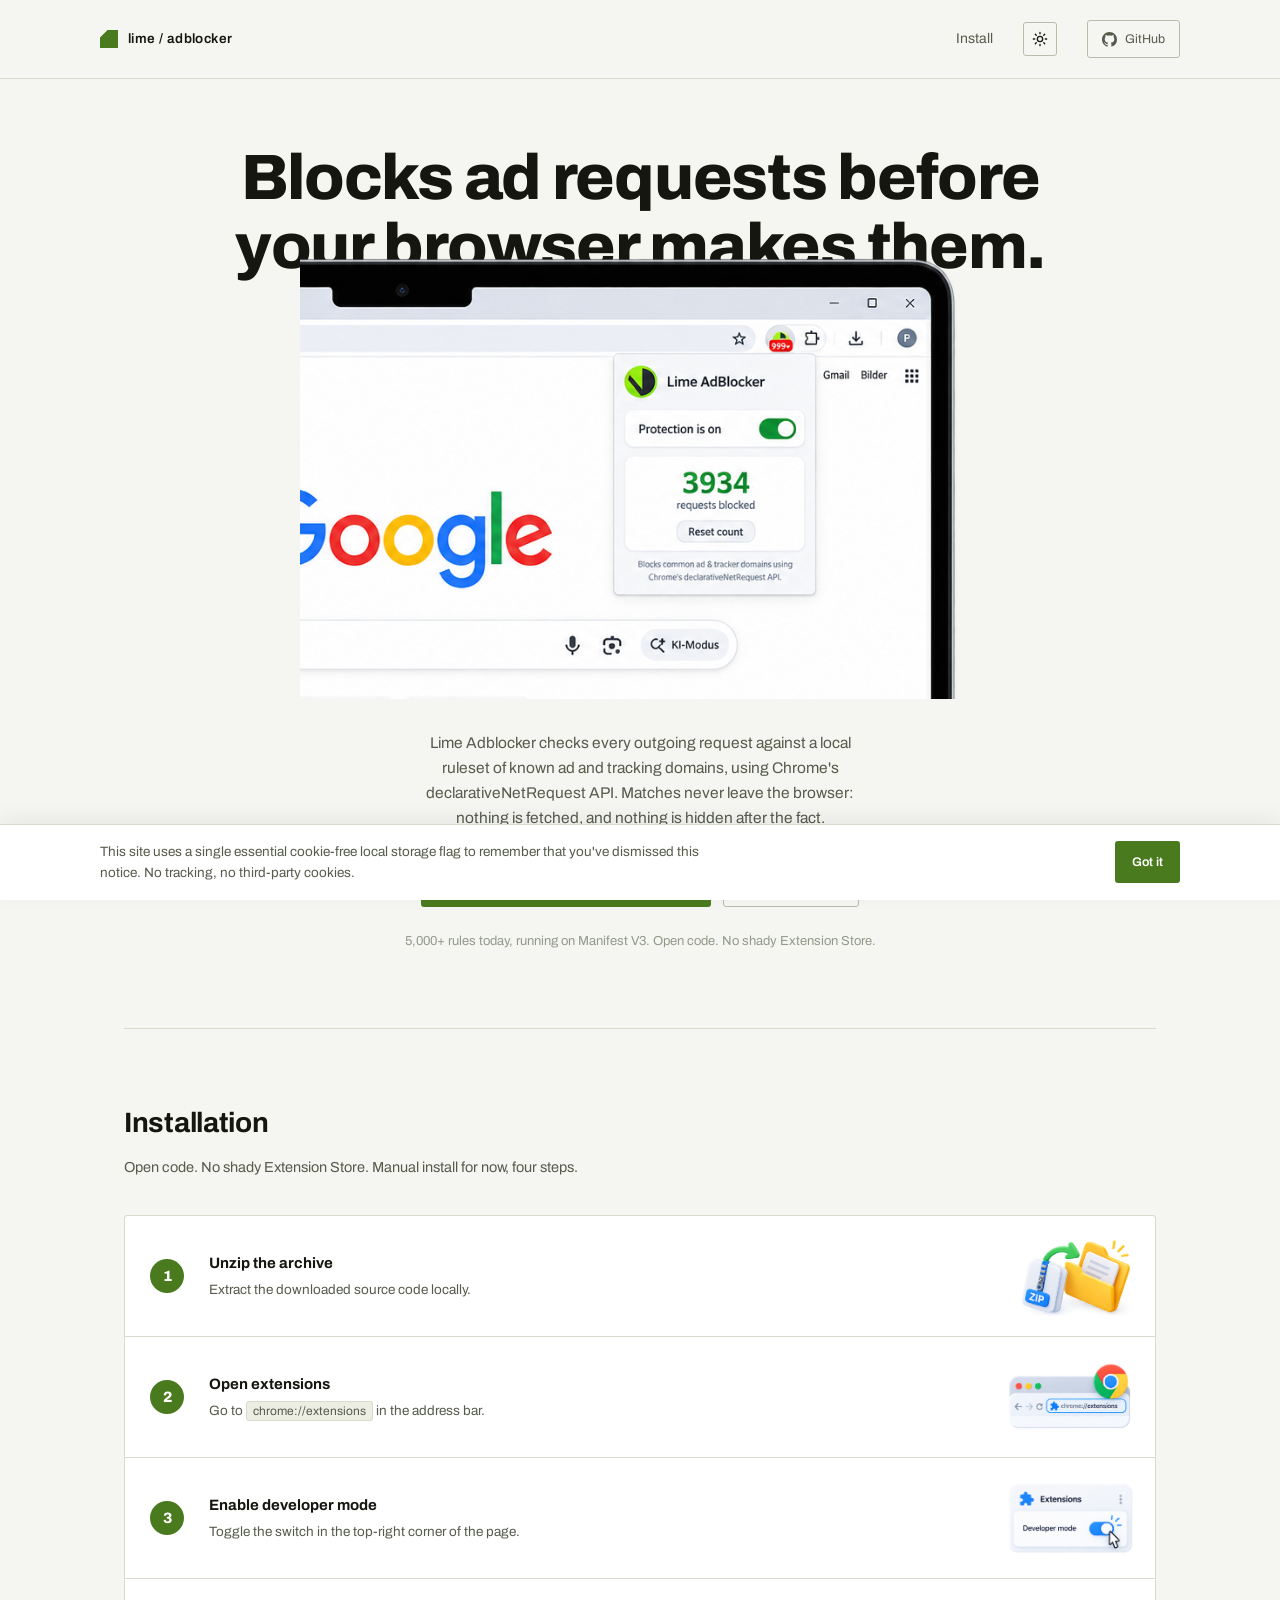
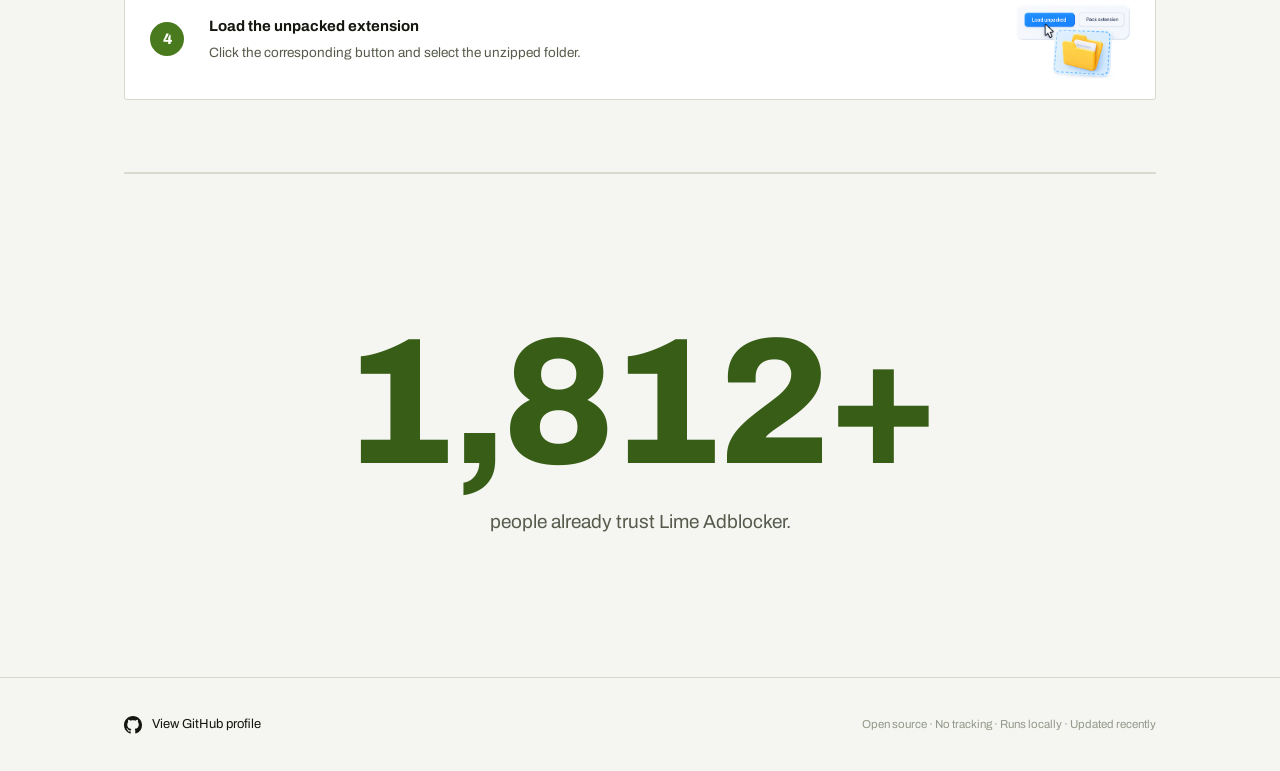
==== commit 15ab7761: "Update index.html" ====
--- a/index.html
+++ b/index.html
@@ -246,9 +246,16 @@
 }
 ol.install-list li:last-child{border-bottom:none;}
 ol.install-list li::before{
-content:counter(step,decimal-leading-zero);
-font-family:var(--font-mono);font-weight:600;font-size:15px;color:var(--accent);
-align-self:start;
+content:counter(step);
+display:flex;
+align-items:center;
+justify-content:center;
+width:34px;height:34px;
+border-radius:50%;
+background:var(--accent);
+color:#fff;
+font-family:var(--font-mono);font-weight:800;font-size:15px;
+justify-self:center;
 }
 .install-panel h5{margin:0 0 4px;font-size:15px;font-weight:700;}
 .install-panel p{margin:0;color:var(--ink-dim);font-size:13.5px;}
@@ -344,7 +351,7 @@
 <section id="install">
 <div class="section-head">
 <h2>Installation</h2>
-<p> Four Step Manual</p>
+<p>Open code. No shady Extension Store. Manual install for now, four steps.</p>
 </div>
 <div class="install-panel">
 <ol class="install-list">
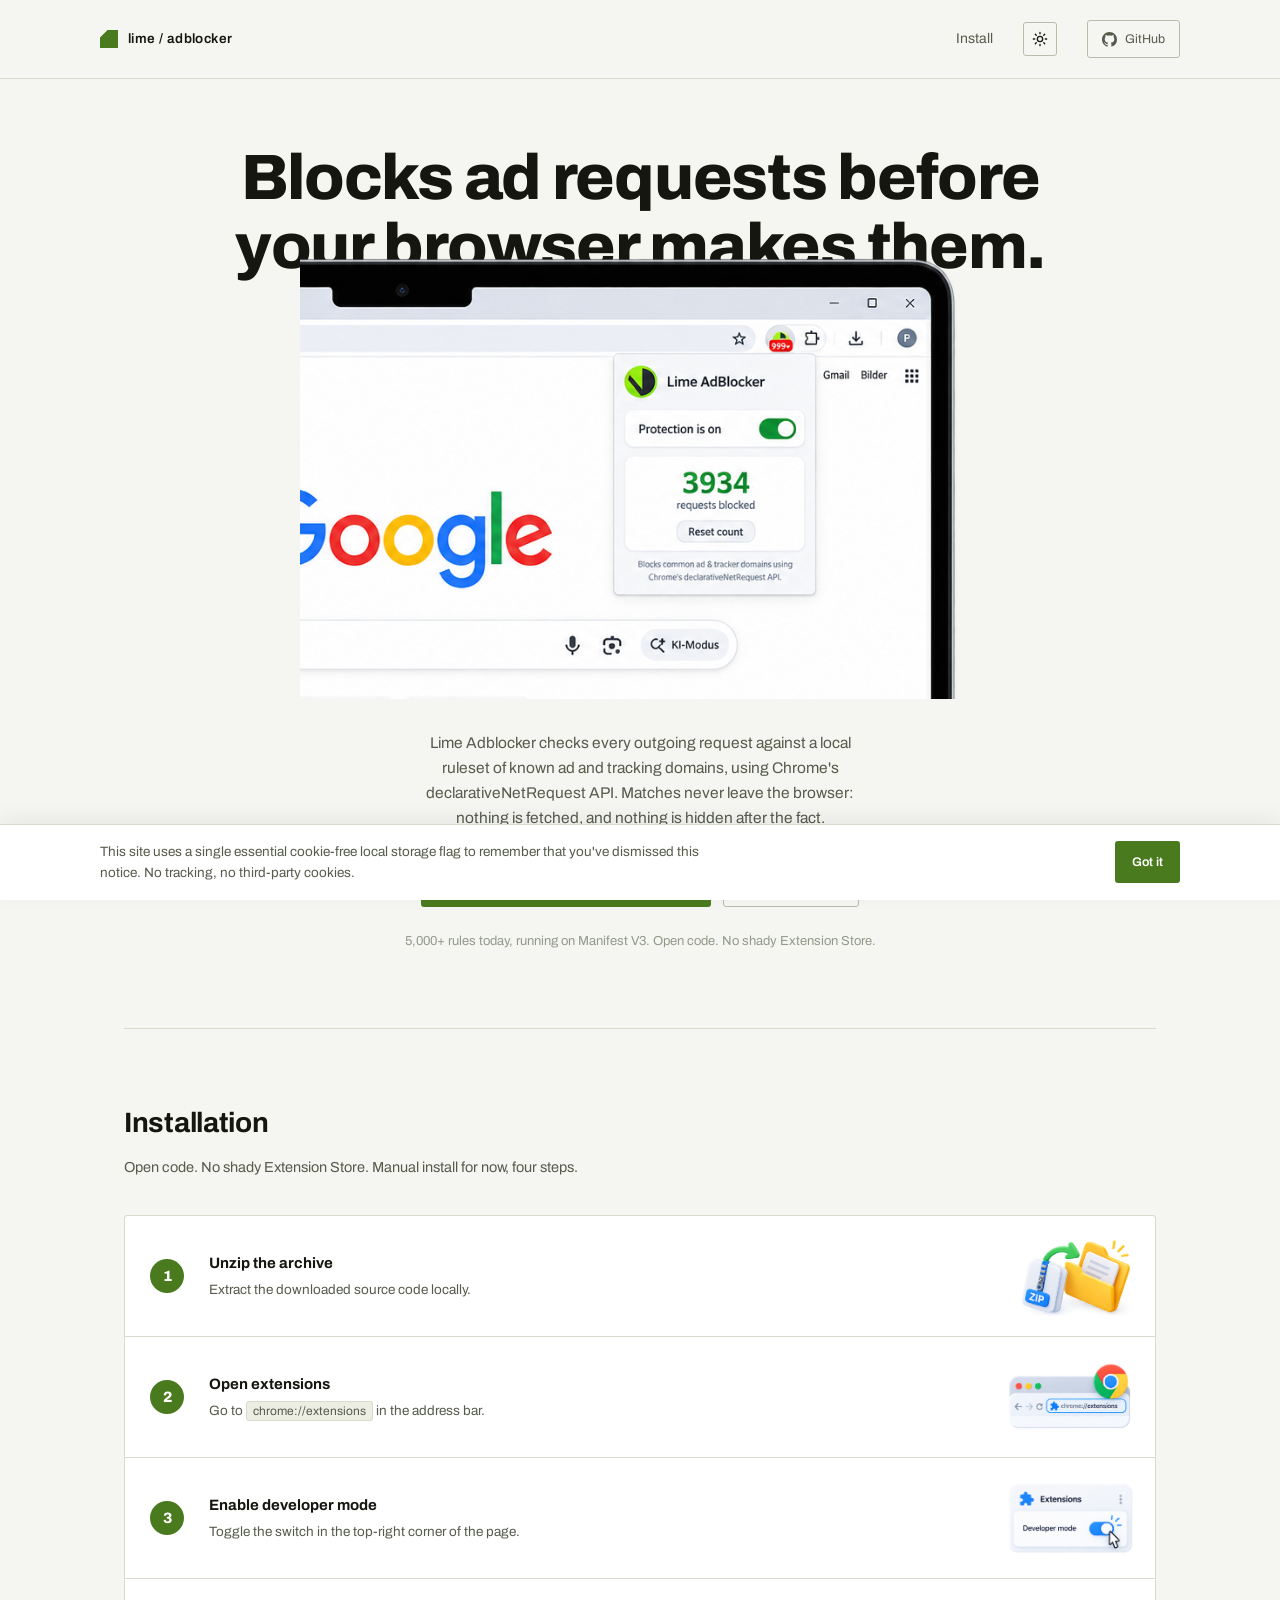
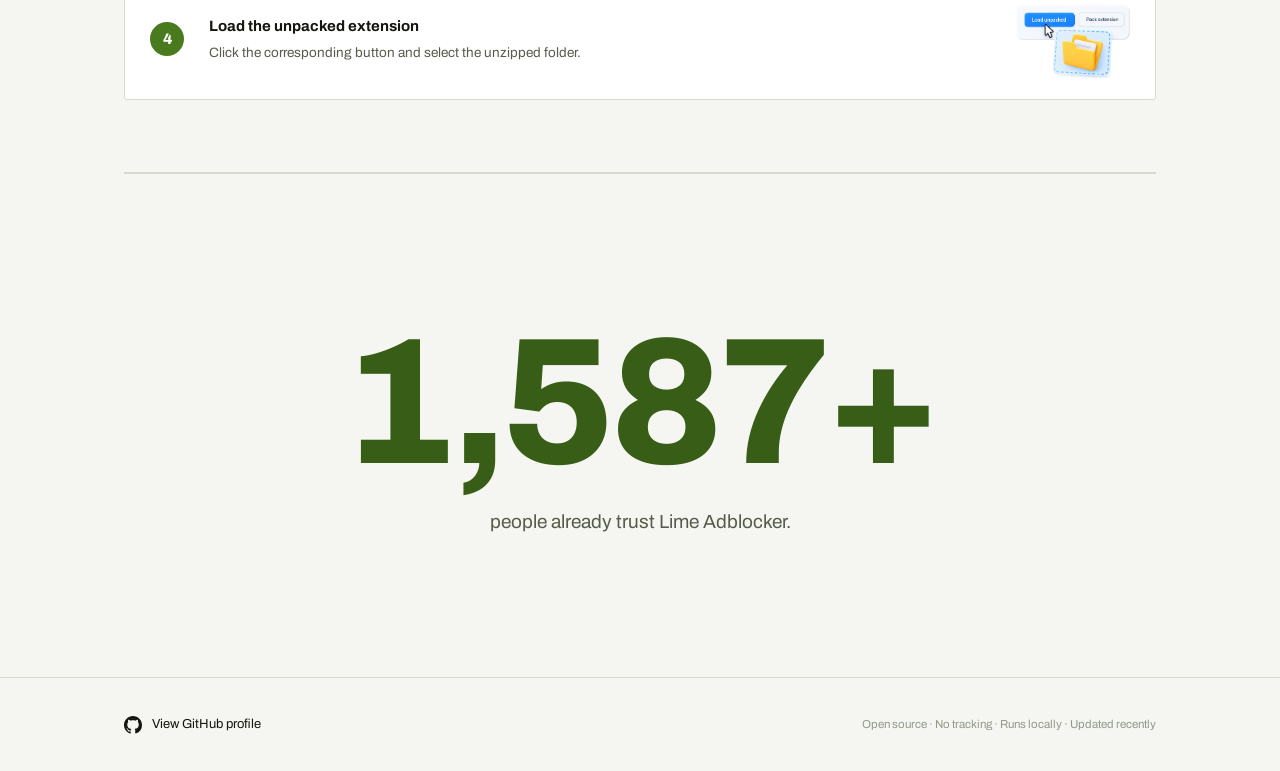
==== commit b6ca3899: "Update index.html" ====
--- a/index.html
+++ b/index.html
@@ -411,6 +411,25 @@
 (function(){
 var root = document.documentElement;
 var btn = document.getElementById('theme-toggle');
+var mq = window.matchMedia('(prefers-color-scheme: dark)');
+
+function applySystemTheme(e){
+try{
+if(localStorage.getItem('lime-theme')) return; // Nutzer hat manuell übersteuert
+}catch(err){}
+if(e.matches){
+root.setAttribute('data-theme','dark');
+}else{
+root.removeAttribute('data-theme');
+}
+}
+
+if(mq.addEventListener){
+mq.addEventListener('change', applySystemTheme);
+}else if(mq.addListener){
+mq.addListener(applySystemTheme);
+}
+
 if(!btn) return;
 btn.addEventListener('click', function(){
 var isDark = root.getAttribute('data-theme') === 'dark';
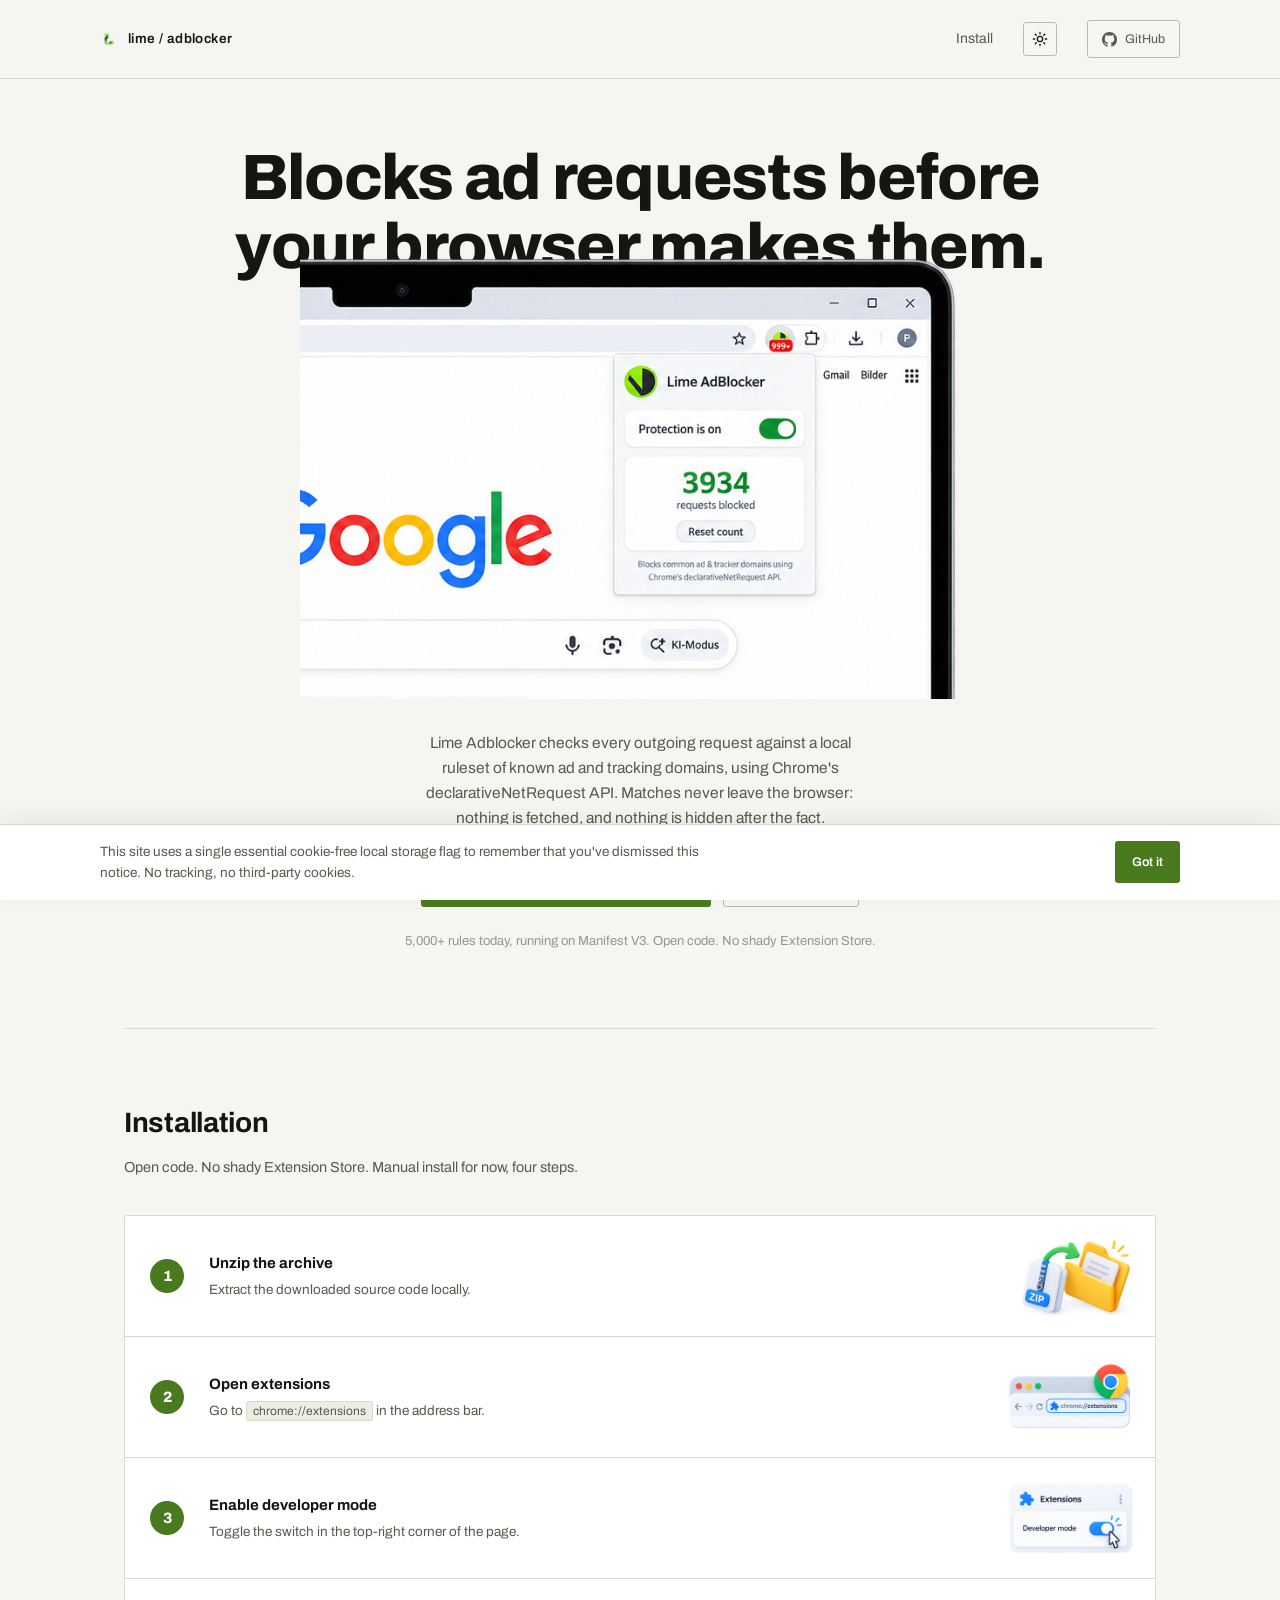
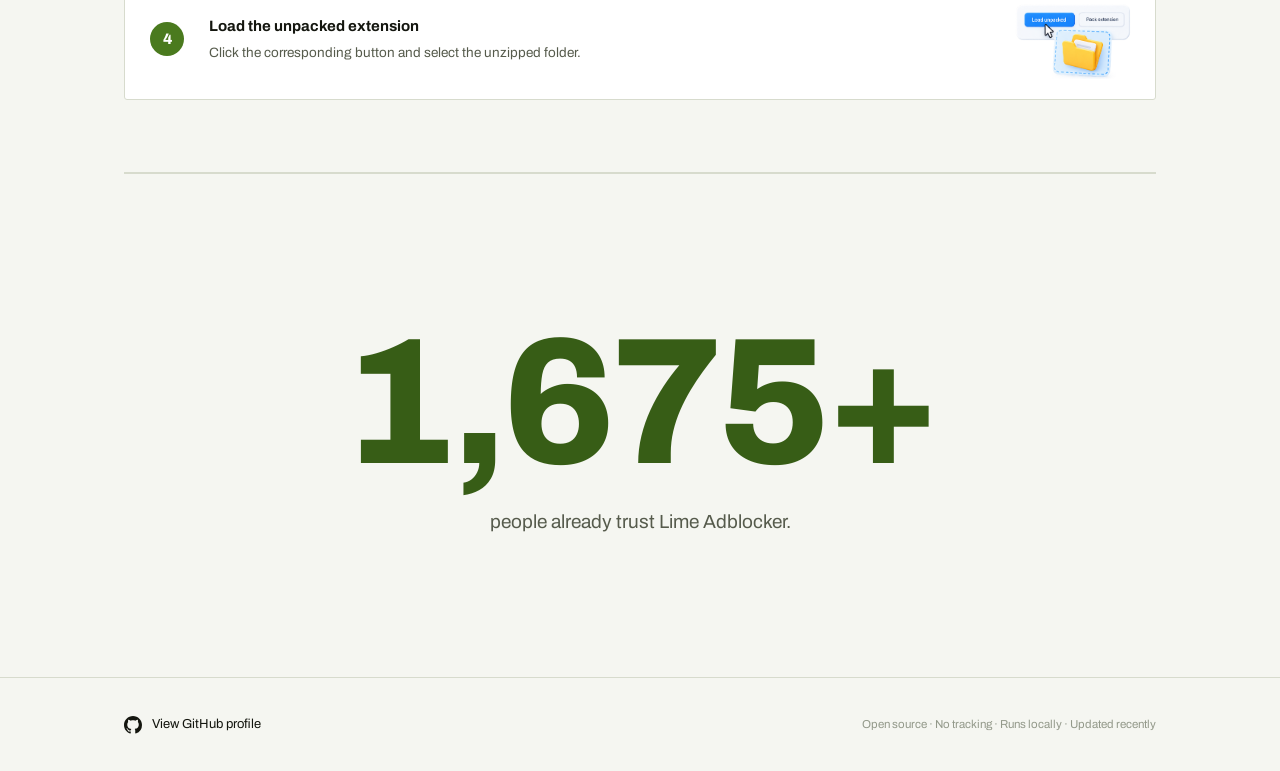
==== commit a409b312: "Update index.html" ====
--- a/index.html
+++ b/index.html
@@ -14,7 +14,7 @@
 </script>
 <meta name="viewport" content="width=device-width, initial-scale=1.0" />
 <title>Lime Adblocker — blocks requests before they load</title>
-<link rel="icon" href="data:image/svg+xml,%3Csvg xmlns='http://www.w3.org/2000/svg' viewBox='0 0 24 24'%3E%3Crect width='24' height='24' fill='%234a7a1e'/%3E%3Cpath d='M0 0h14L0 14z' fill='%23f5f6f1'/%3E%3C/svg%3E">
+<link rel="icon" href="icons/favicon.ico" sizes="any">
 <link rel="preconnect" href="https://fonts.googleapis.com">
 <link rel="preconnect" href="https://fonts.gstatic.com" crossorigin>
 <link href="https://fonts.googleapis.com/css2?family=Archivo:wght@400;500;600;700;800&display=swap" rel="stylesheet">
@@ -82,9 +82,10 @@
 text-transform:lowercase;
 }
 .brand .mark{
-width:18px;height:18px;background:var(--accent);
-clip-path:polygon(0 0, 100% 0, 100% 100%, 0 100%, 0 42%, 42% 0);
+width:18px;height:18px;
 flex:none;
+display:block;
+object-fit:contain;
 }
 nav.links{display:flex;align-items:center;gap:30px;font-size:14px;}
 nav.links a{text-decoration:none;color:var(--ink-dim);}
@@ -314,7 +315,7 @@
 <header>
 <div class="wrap inner">
 <a class="brand" href="#top">
-<span class="mark"></span>
+<img class="mark" src="icons/icon16.png" alt="" width="18" height="18">
 lime / adblocker
 </a>
 <nav class="links">
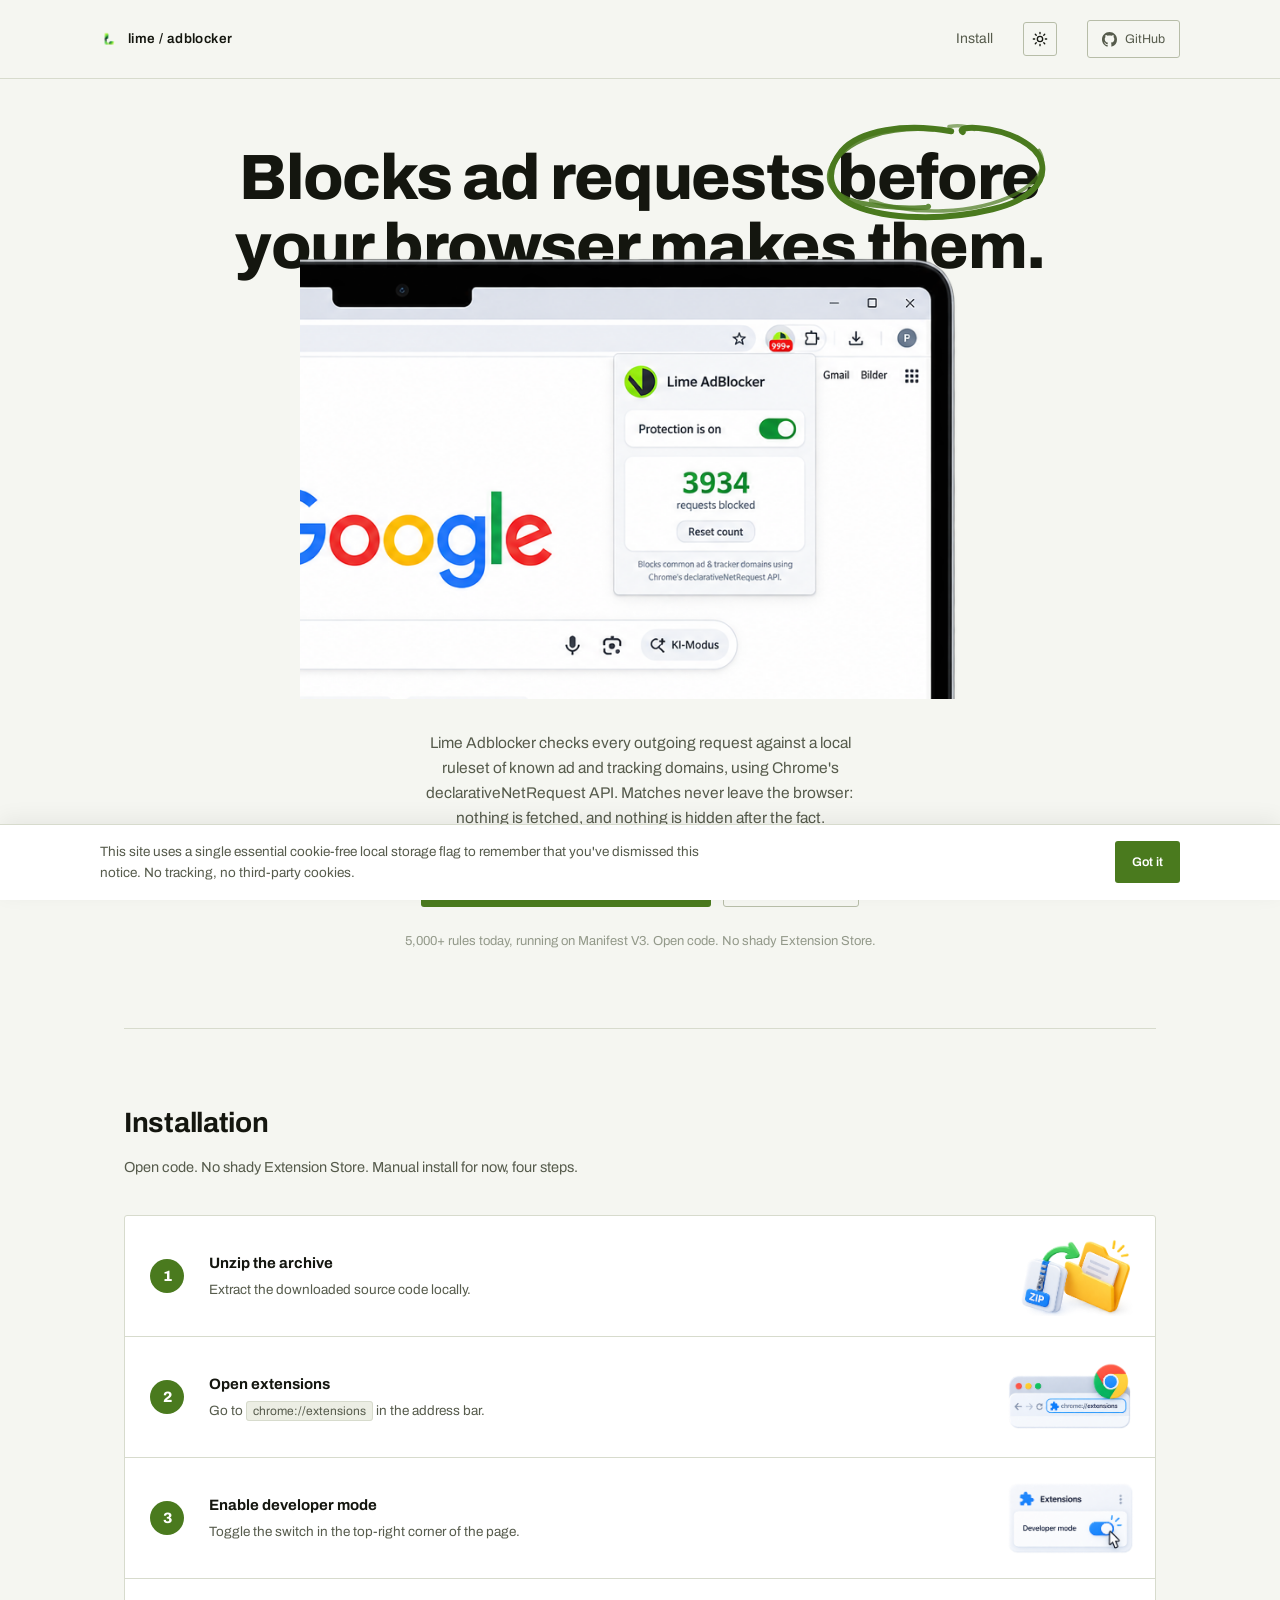
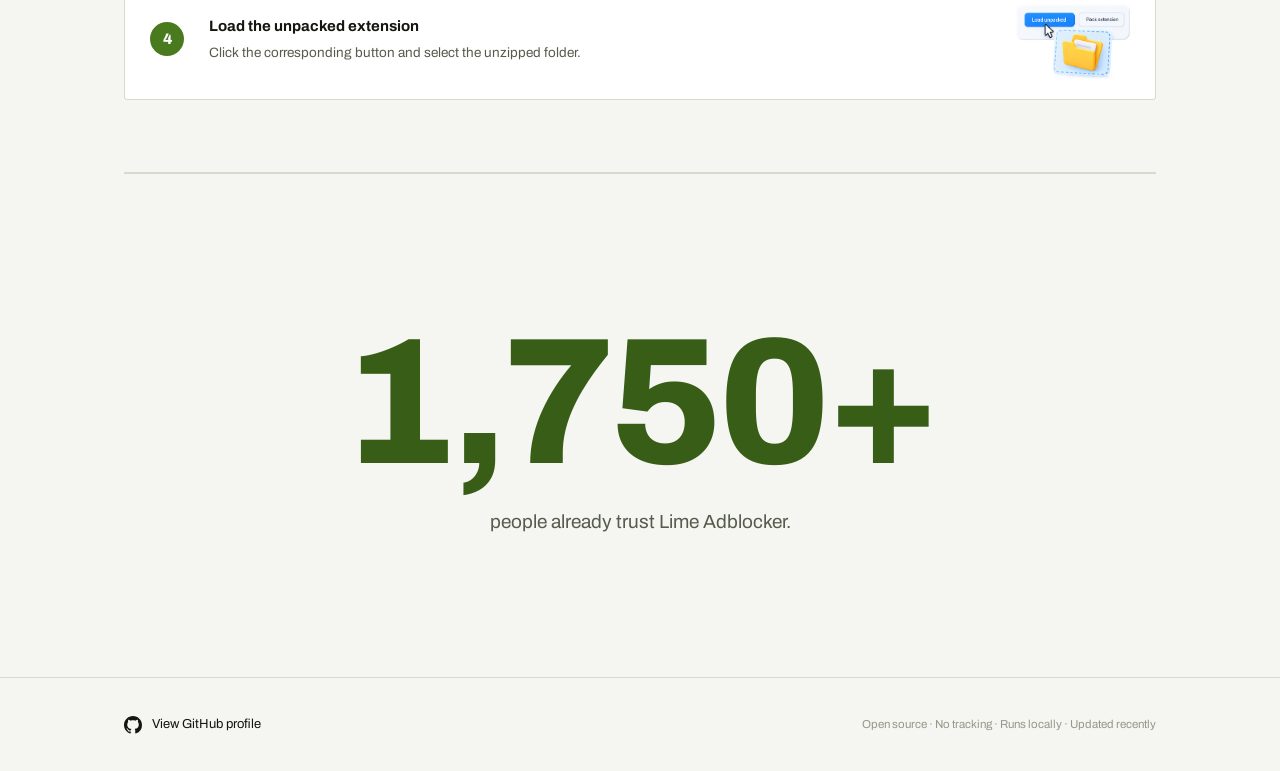
==== commit 76ff1ac8: "Update index.html" ====
--- a/index.html
+++ b/index.html
@@ -121,6 +121,25 @@
 max-width:820px;
 }
 .hero p.lead{color:var(--ink-dim);font-size:15.5px;max-width:460px;margin:0 auto 28px;}
+.circled{position:relative;display:inline-block;white-space:nowrap;padding:0 .02em;}
+.circled .circle-mark{
+position:absolute;
+left:-6%;right:-6%;top:-30%;bottom:-26%;
+width:112%;height:156%;
+overflow:visible;
+pointer-events:none;
+transform:rotate(-1.5deg);
+}
+.circled .circle-mark path{
+fill:none;
+stroke:var(--accent);
+stroke-linecap:round;
+stroke-linejoin:round;
+}
+.circled .circle-mark .stroke-1{stroke-width:5;}
+.circled .circle-mark .stroke-2{stroke-width:4;opacity:.85;}
+.circled .circle-mark .stroke-3{stroke-width:3;opacity:.7;}
+.circled .circle-mark .scratch{stroke-width:3;opacity:.6;}
 .cta-row{display:flex;gap:12px;flex-wrap:wrap;justify-content:center;}
 .btn{
 font-family:var(--font-mono);
@@ -335,7 +354,7 @@
 <div class="wrap">
 <section class="hero" style="border-top:none;">
 <div class="hero-inner">
-<h1>Blocks ad requests before your browser makes them.</h1>
+<h1>Blocks ad requests <span class="circled">before<svg class="circle-mark" viewBox="0 0 200 90" preserveAspectRatio="none" aria-hidden="true"><path class="stroke-1" d="M112,8 C72,0 32,5 16,22 C0,40 4,58 26,68 C54,80 102,83 146,74 C176,68 194,54 190,36 C187,22 164,9 136,6 C126,5 118,6 122,9"/><path class="stroke-2" d="M96,6 C58,2 24,12 10,30 C-2,46 6,60 32,66 C60,72 96,72 90,70"/><path class="stroke-3" d="M40,64 C76,78 130,78 166,62 C186,53 196,40 188,26"/><path class="scratch" d="M110,4 C118,3 126,4 132,7"/></svg></span> your browser makes them.</h1>
 <div class="hero-mockup">
 <img src="limeblocker-mainpage.png" alt="Lime Adblocker running in Chrome" />
 </div>
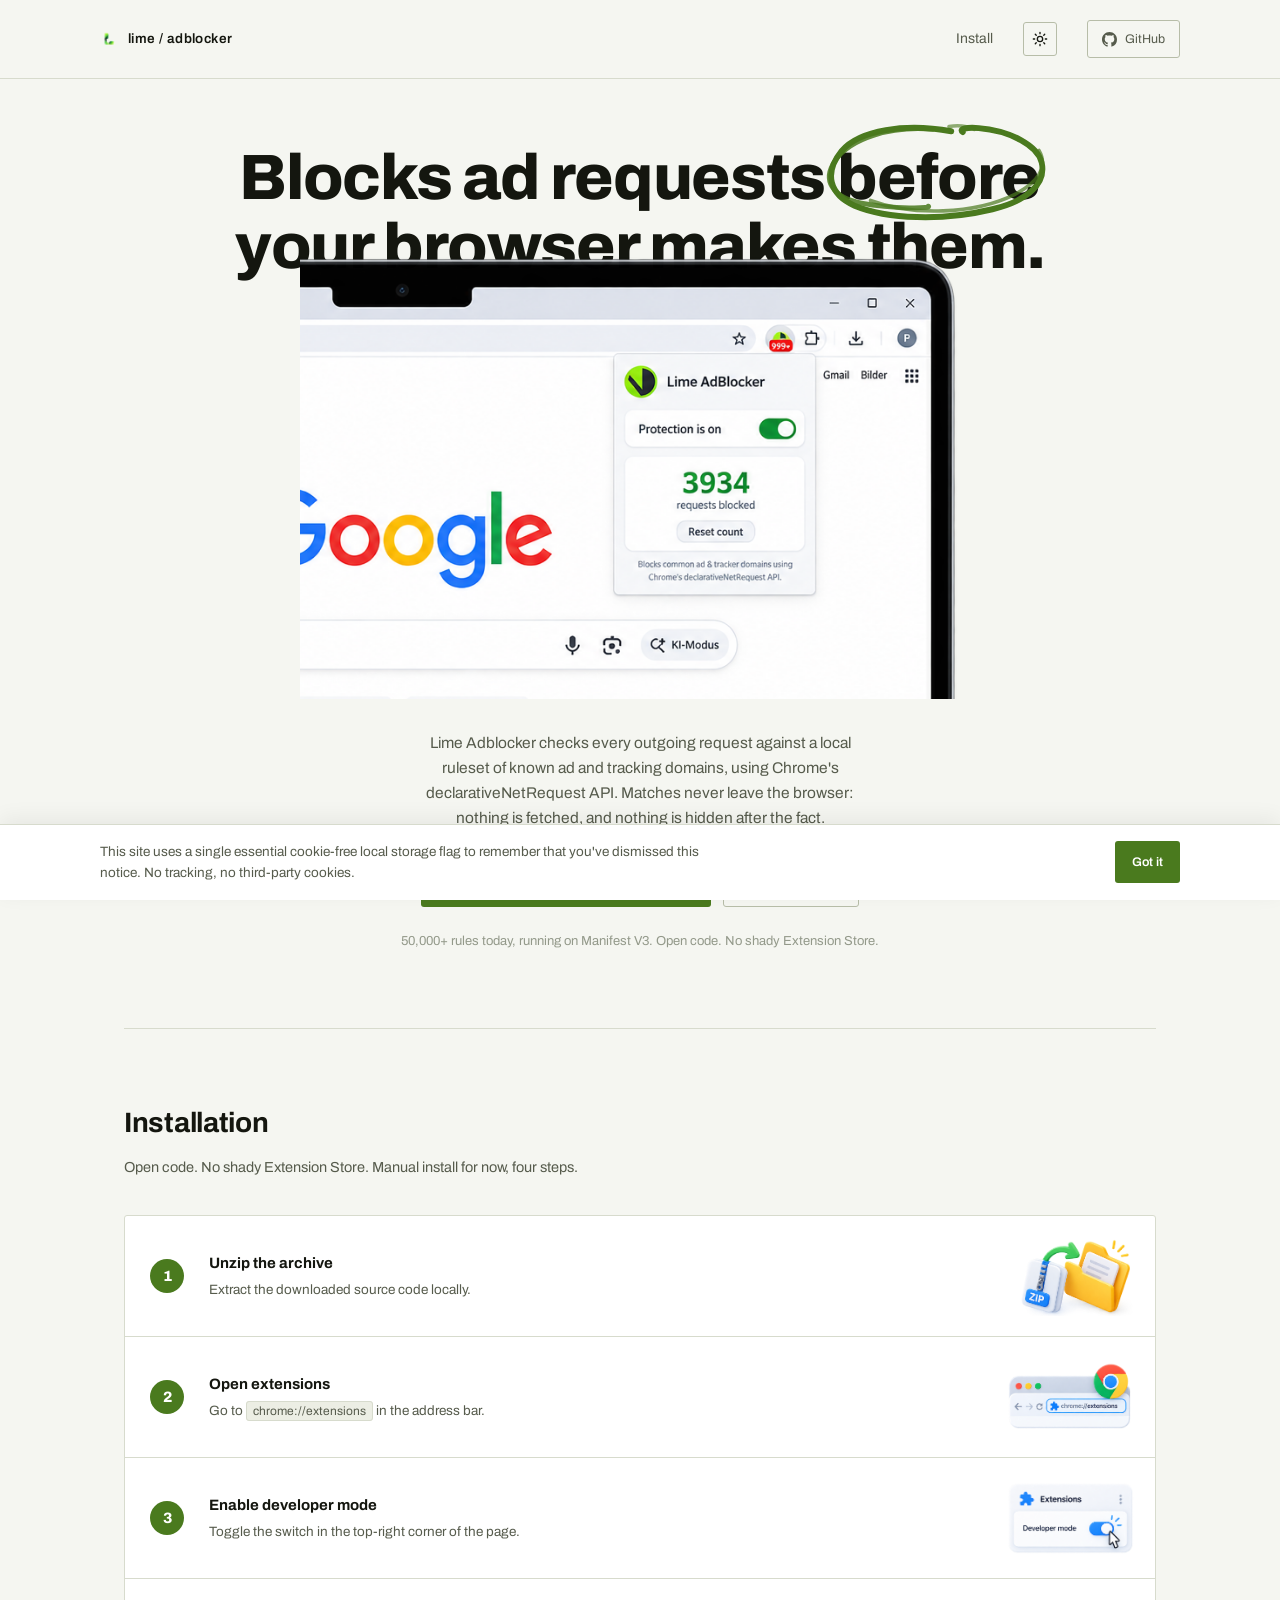
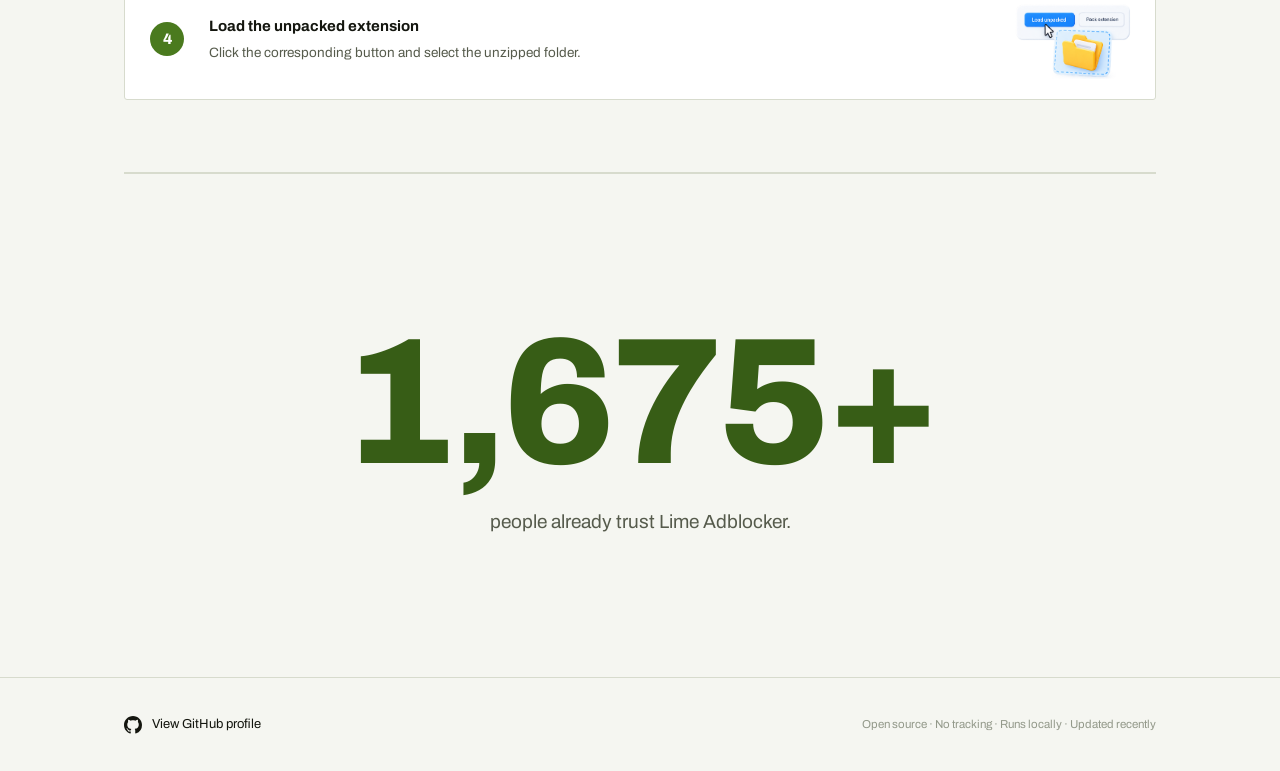
==== commit 28f888b8: "Update index.html" ====
--- a/index.html
+++ b/index.html
@@ -364,7 +364,7 @@
 <a class="btn btn-primary btn-swap" href="https://github.com/nmmhw4cbc7-commits/adblocker/archive/refs/heads/main.zip" data-text="Download the best Adblocker in the World"><span class="btn-label">Download Adblocker (.zip)</span></a>
 <a class="btn btn-outline" href="https://github.com/nmmhw4cbc7-commits/adblocker" target="_blank" rel="noopener">View repository</a>
 </div>
-<p class="meta-line">5,000+ rules today, running on Manifest V3. Open code. No shady Extension Store.</p>
+<p class="meta-line">50,000+ rules today, running on Manifest V3. Open code. No shady Extension Store.</p>
 </div>
 </div>
 </section>
